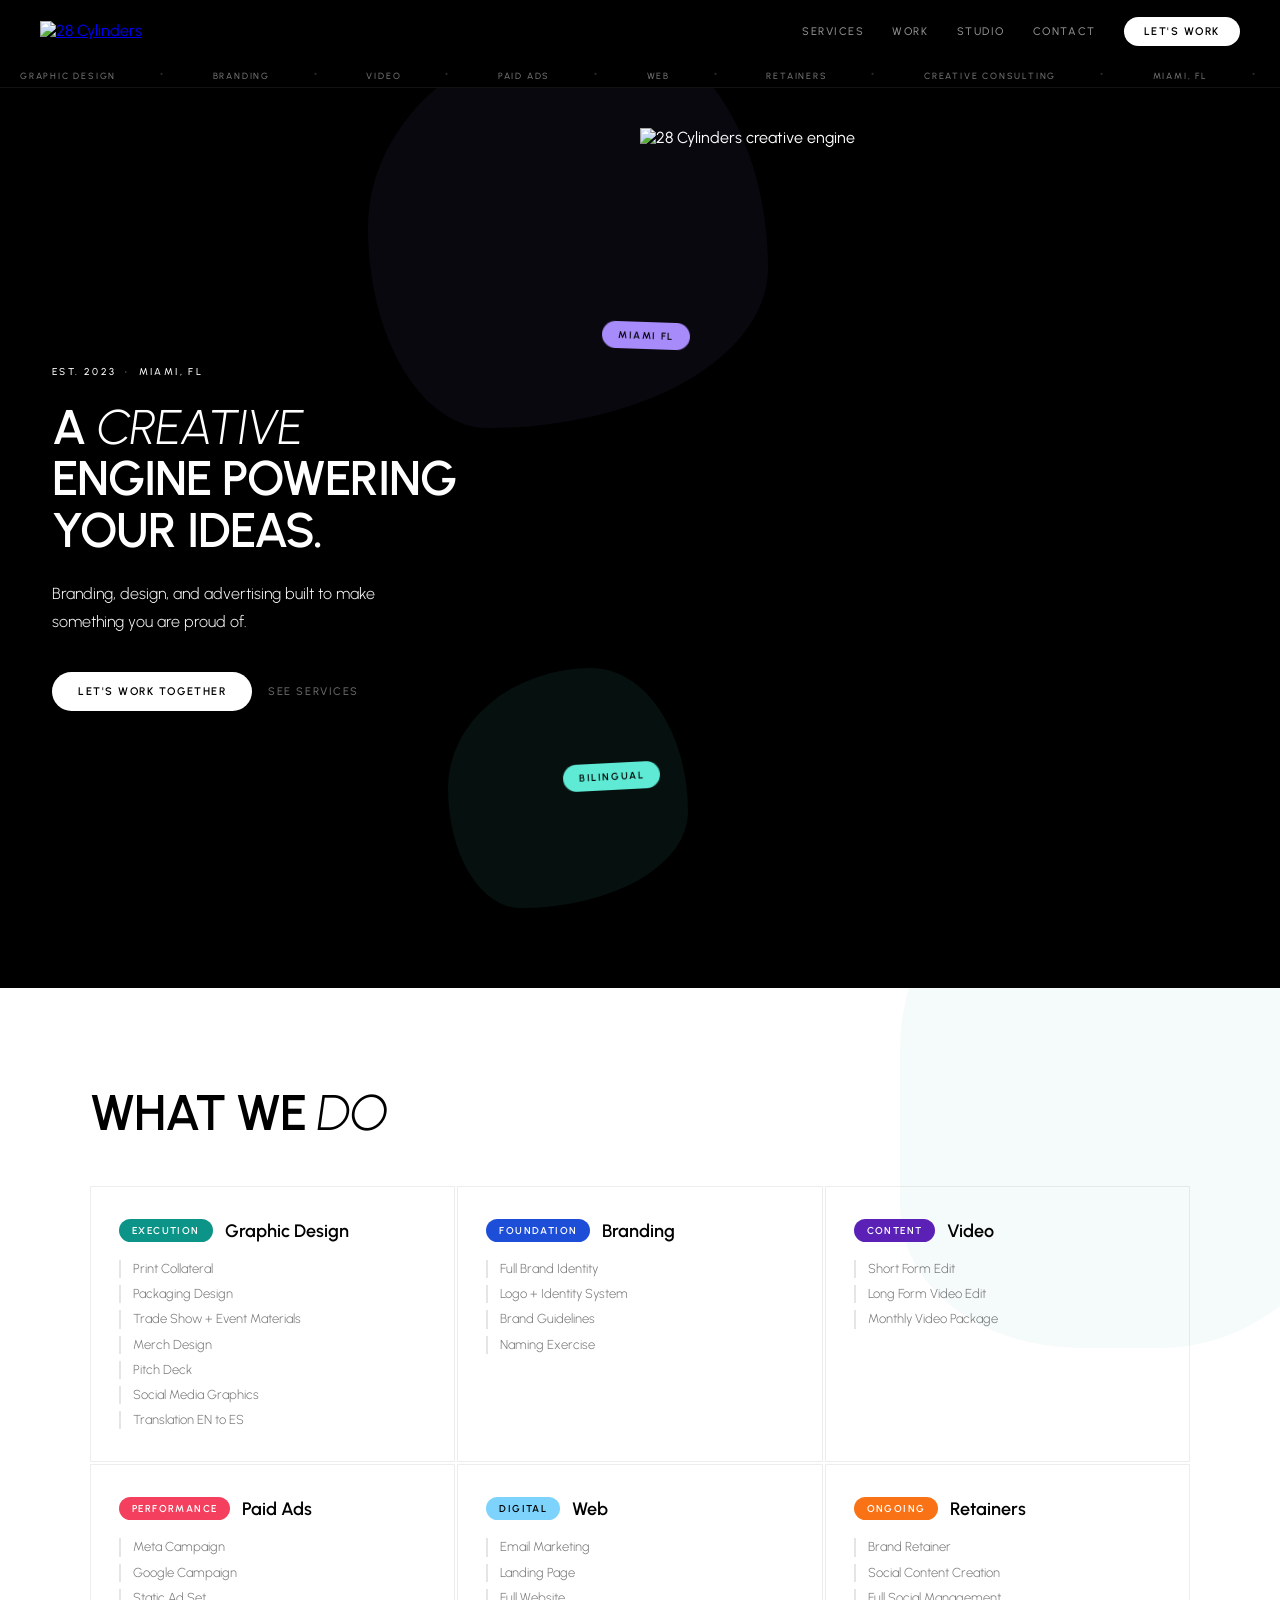
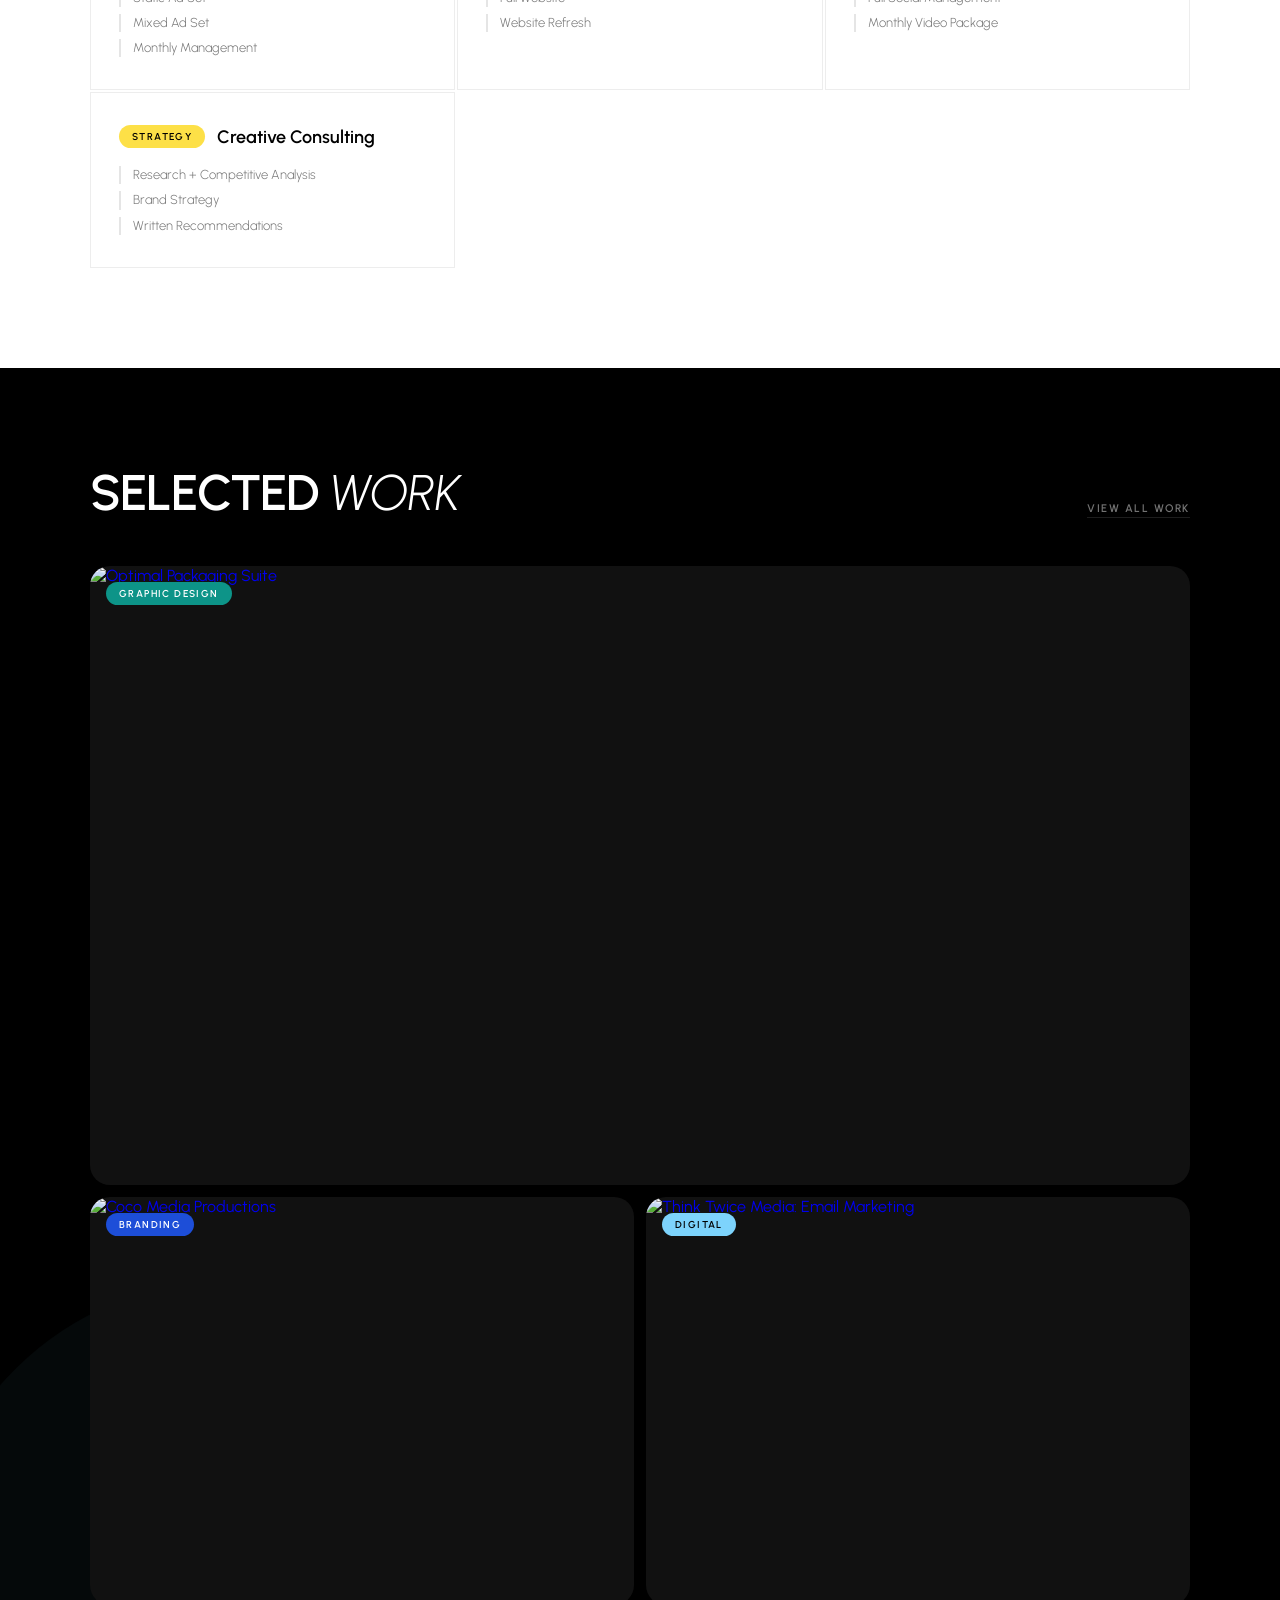
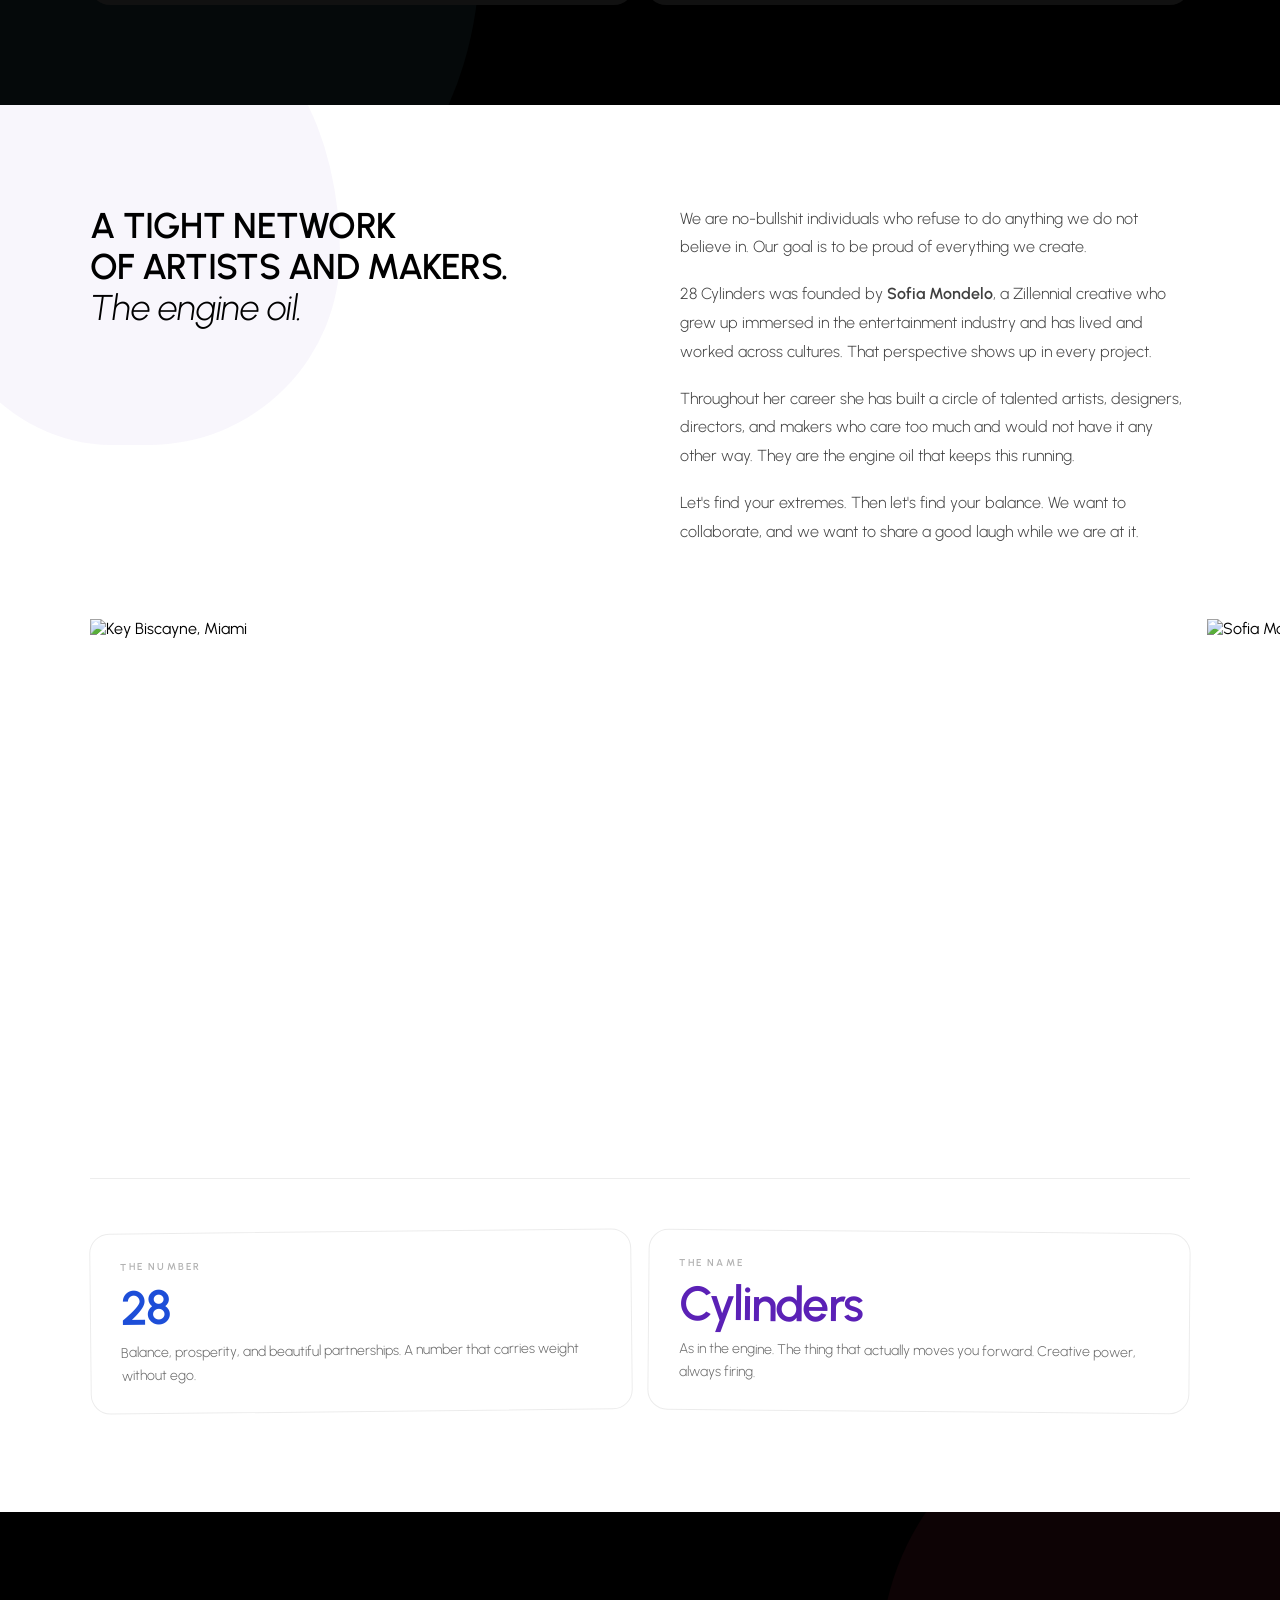
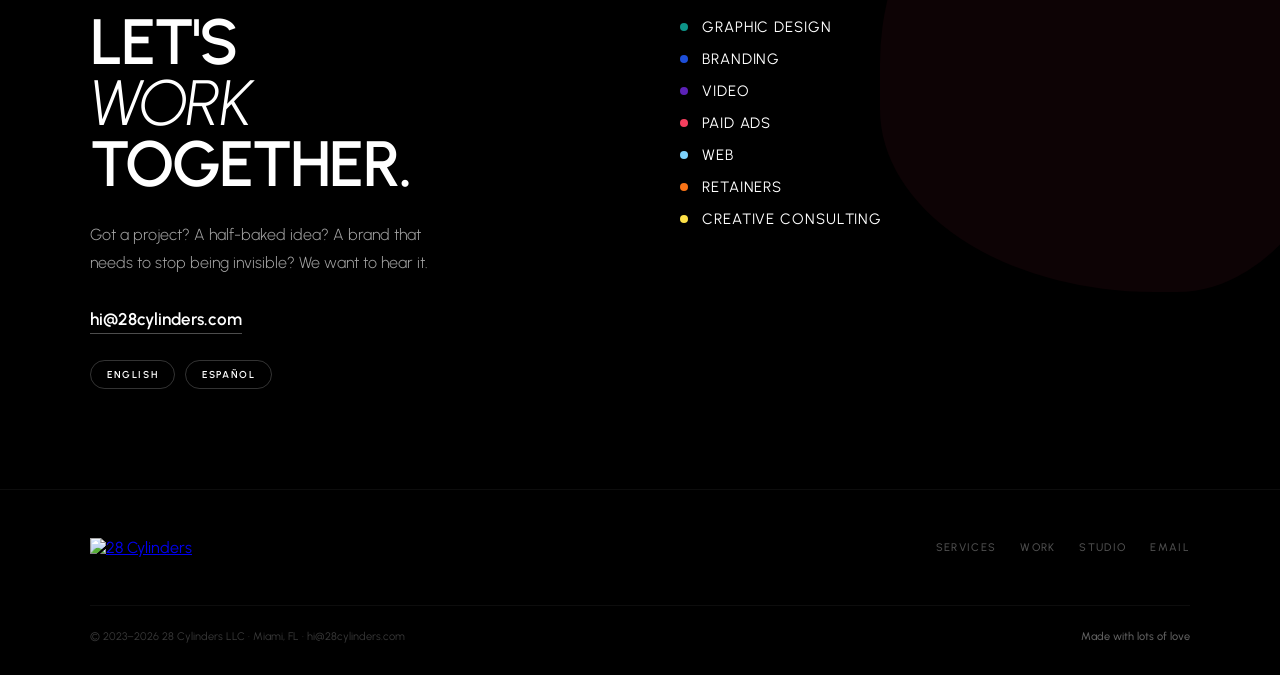
==== index.html @ 112ba6d0 "Add files via upload" ====
<!DOCTYPE html>
<html lang="en">
<head>
<meta charset="UTF-8">
<meta name="viewport" content="width=device-width, initial-scale=1.0, viewport-fit=cover">
<title>28 Cylinders: Creative Studio Miami</title>
<meta name="description" content="28 Cylinders is a Miami-based creative studio specializing in branding, graphic design, art direction, and paid advertising. Founded by Sofia Mondelo. Bilingual.">
<meta name="keywords" content="branding studio Miami, graphic design Miami, art direction, visual identity, paid ads, creative agency Miami, Sofia Mondelo">
<meta name="robots" content="index, follow">
<meta property="og:title" content="28 Cylinders: Creative Studio Miami">
<meta property="og:description" content="A creative engine powering your ideas.">
<meta property="og:type" content="website">
<meta property="og:url" content="https://28cylinders.com">
<meta property="og:image" content="https://28cylinders.com/images/brand/logo-02.png">
<link rel="canonical" href="https://28cylinders.com">
<link rel="icon" type="image/png" href="favicon.png">
<link rel="preconnect" href="https://fonts.googleapis.com">
<link rel="preconnect" href="https://fonts.gstatic.com" crossorigin>
<link href="https://fonts.googleapis.com/css2?family=Urbanist:ital,wght@0,100..900;1,100..900&display=swap" rel="stylesheet">
<link rel="stylesheet" href="style.css">
<style>
/* ── HERO ── */
.hero{
  min-height:100vh;background:var(--black);
  display:grid;grid-template-columns:1fr 1fr;
  position:relative;overflow:hidden;
}
.hero-blob-1{width:400px;height:400px;background:var(--lavender);opacity:.06;top:-60px;right:40%;animation:blobFloat 9s ease-in-out infinite alternate}
.hero-blob-2{width:240px;height:240px;background:var(--mint);opacity:.07;bottom:80px;left:35%;animation:blobFloat 12s ease-in-out 1s infinite alternate-reverse}
.hero-left{
  display:flex;flex-direction:column;justify-content:center;
  padding:80px 52px;position:relative;z-index:2;
}
.hero-eyebrow{font-size:10px;font-weight:500;letter-spacing:.24em;text-transform:uppercase;opacity:.35;margin-bottom:24px;animation:fadeUp .6s ease .1s both}
.hero-headline{font-size:clamp(32px,3.8vw,56px);font-weight:600;line-height:1.05;letter-spacing:-.02em;text-transform:uppercase;margin-bottom:24px;animation:fadeUp .7s ease .2s both}
.hero-headline em{font-style:italic;font-weight:300}
.hero-body{font-size:16px;font-weight:300;line-height:1.75;opacity:.75;max-width:380px;margin-bottom:36px;animation:fadeUp .7s ease .35s both}
.hero-ctas{display:flex;gap:16px;align-items:center;flex-wrap:wrap;animation:fadeUp .7s ease .5s both}
.hero-sticker{position:absolute;z-index:3;border-radius:999px;font-size:10px;font-weight:600;letter-spacing:.16em;text-transform:uppercase;padding:7px 16px;color:var(--black);pointer-events:none}
.hero-right{position:relative;overflow:hidden;z-index:2;padding:40px 20px 40px 0}
.hero-engine{width:100%;height:100%;min-height:calc(100vh - var(--nav-h) - 28px);object-fit:contain;display:block}
.hero-engine:hover{animation:heroWiggle .8s ease-in-out infinite}
@keyframes heroWiggle{
  0%{transform:translateX(0) rotate(0deg)}
  20%{transform:translateX(-14px) rotate(-5deg)}
  45%{transform:translateX(10px) rotate(3deg)}
  65%{transform:translateX(-8px) rotate(-3deg)}
  85%{transform:translateX(6px) rotate(2deg)}
  100%{transform:translateX(0) rotate(0deg)}
}

/* ── SERVICES ── */
.services{background:var(--white);color:var(--black);padding:100px 48px;position:relative;overflow:hidden}
.services-blob{position:absolute;width:480px;height:480px;border-radius:40% 60% 55% 45%/45% 55% 65% 35%;background:var(--teal);opacity:.04;top:-120px;right:-100px;pointer-events:none}
.services-inner{max-width:1100px;margin:0 auto;position:relative}
.services-header{margin-bottom:48px}
.services-heading{font-size:clamp(30px,4vw,50px);font-weight:600;letter-spacing:-.02em;text-transform:uppercase;line-height:1;color:var(--black)}
.services-heading em{font-style:italic;font-weight:300}
.svc-tag{display:inline-block;border-radius:999px;font-size:10px;font-weight:600;letter-spacing:.14em;text-transform:uppercase;padding:5px 13px;color:var(--white)}
.services-grid{display:grid;grid-template-columns:repeat(3,1fr);gap:2px}
.svc-card{padding:32px 28px;border:1px solid rgba(0,0,0,.07);transition:background .2s}
.svc-card:hover{background:rgba(0,0,0,.03)}
.svc-card-head{display:flex;align-items:center;gap:12px;margin-bottom:18px;flex-wrap:wrap}
.svc-card-name{font-size:18px;font-weight:600;color:var(--black)}
.svc-card-items{list-style:none;display:flex;flex-direction:column;gap:7px}
.svc-card-items li{font-size:13px;font-weight:300;color:rgba(0,0,0,.55);padding-left:12px;border-left:2px solid rgba(0,0,0,.1);line-height:1.4}

/* ── PROJECTS ── */
.projects{background:var(--black);color:var(--white);padding:100px 48px;position:relative;overflow:hidden}
.projects-blob{position:absolute;width:560px;height:560px;border-radius:55% 45% 40% 60%/60% 40% 55% 45%;background:var(--sky);opacity:.04;bottom:-140px;left:-80px;pointer-events:none}
.projects-inner{max-width:1100px;margin:0 auto;position:relative}
.projects-header{display:flex;justify-content:space-between;align-items:flex-end;margin-bottom:48px;flex-wrap:wrap;gap:16px}
.projects-title{font-size:clamp(30px,4vw,50px);font-weight:600;letter-spacing:-.02em;text-transform:uppercase;line-height:1}
.projects-title em{font-style:italic;font-weight:300}
.view-all-link{font-size:11px;font-weight:600;letter-spacing:.14em;text-transform:uppercase;color:var(--white);text-decoration:none;opacity:.45;border-bottom:1px solid rgba(255,255,255,.25);padding-bottom:2px;transition:opacity .2s}
.view-all-link:hover{opacity:1}
.projects-grid{display:grid;grid-template-columns:repeat(2,1fr);gap:12px}
.project-card{position:relative;overflow:hidden;cursor:pointer;background:#111;border:none;outline:none;border-radius:20px;padding:0;text-align:left;display:block;width:100%;aspect-ratio:16/9}
.project-card:nth-child(1){grid-column:span 2}
.project-card:not(:first-child){aspect-ratio:4/3}
.project-img-ph{position:absolute;inset:0;width:100%;height:100%}
.project-img{position:absolute;inset:0;width:100%;height:100%;object-fit:cover;display:block;transition:transform .5s ease}
.project-card:hover .project-img{transform:scale(1.04)}
a[href="work.html#coco"] .project-img{object-position:top center}
.project-overlay{position:absolute;inset:0;background:linear-gradient(to top,rgba(0,0,0,.82) 0%,transparent 55%);display:flex;flex-direction:column;justify-content:flex-end;padding:24px 28px;opacity:0;transition:opacity .3s}
.project-card:hover .project-overlay{opacity:1}
.project-meta{font-size:10px;font-weight:600;letter-spacing:.18em;text-transform:uppercase;color:var(--white);opacity:.6;margin-bottom:5px}
.project-name{font-size:18px;font-weight:600;letter-spacing:-.01em;text-transform:uppercase;color:var(--white)}
.project-badge{position:absolute;top:16px;left:16px;z-index:2;border-radius:999px;font-size:10px;font-weight:600;letter-spacing:.14em;text-transform:uppercase;padding:5px 13px;color:var(--black)}

/* ── ABOUT ── */
.about{background:var(--white);color:var(--black);padding:100px 48px;position:relative;overflow:hidden}
.about-blob{position:absolute;width:420px;height:420px;border-radius:65% 35% 50% 50%/40% 60% 50% 60%;background:var(--purple);opacity:.04;top:-80px;left:-80px;pointer-events:none}
.about-inner{max-width:1100px;margin:0 auto;position:relative}
.about-top{display:grid;grid-template-columns:1fr 1fr;gap:80px;align-items:start;margin-bottom:72px}
.about-statement{font-size:clamp(24px,2.8vw,38px);font-weight:600;line-height:1.15;letter-spacing:-.02em;text-transform:uppercase;color:var(--black)}
.about-statement em{font-style:italic;font-weight:300;text-transform:none}
.about-copy p{font-size:16px;font-weight:300;line-height:1.8;color:var(--black);opacity:.75;margin-bottom:18px}
.about-copy p:last-child{margin-bottom:0}
.about-copy strong{font-weight:600;color:var(--black);opacity:1}
.about-img-row{display:grid;grid-template-columns:2fr 1fr;gap:3px;margin-bottom:72px}
.about-img-ph{background:#efefef;border:1.5px dashed rgba(0,0,0,.1);display:flex;flex-direction:column;align-items:center;justify-content:center;gap:10px;color:rgba(0,0,0,.22);font-size:10px;font-weight:500;letter-spacing:.14em;text-transform:uppercase}
.about-img-ph svg{opacity:.2}
.about-img-wide{aspect-ratio:16/7}
.about-img-tall{aspect-ratio:3/4}
.about-img-photo{width:100%;height:100%;object-fit:cover;display:block}
.about-bubbles{display:grid;grid-template-columns:1fr 1fr;gap:16px;padding-top:52px;border-top:1px solid rgba(0,0,0,.07)}
.bubble{border:1.5px solid rgba(0,0,0,.08);border-radius:20px;padding:26px 30px;position:relative;overflow:hidden}
.bubble:first-child{transform:rotate(-.6deg)}
.bubble:last-child{transform:rotate(.5deg)}
.bubble-label{font-size:10px;font-weight:600;letter-spacing:.22em;text-transform:uppercase;color:var(--black);opacity:.3;margin-bottom:10px}
.bubble-num{font-size:48px;font-weight:600;letter-spacing:-.04em;line-height:1;margin-bottom:10px}
.bubble p{font-size:14px;font-weight:300;line-height:1.65;color:var(--black);opacity:.6}

/* ── CONTACT ── */
.contact{background:var(--black);color:var(--white);padding:100px 48px;position:relative;overflow:hidden}
.contact-blob{position:absolute;width:480px;height:480px;border-radius:50% 50% 40% 60%/55% 45% 60% 40%;background:var(--pink);opacity:.05;top:-100px;right:-80px;pointer-events:none}
.contact-inner{max-width:1100px;margin:0 auto;position:relative;display:grid;grid-template-columns:1fr 1fr;gap:80px;align-items:start}
.contact-left h2{font-size:clamp(38px,5vw,66px);font-weight:600;line-height:.95;letter-spacing:-.03em;text-transform:uppercase;margin-bottom:26px;color:var(--white)}
.contact-left h2 em{font-style:italic;font-weight:300}
.contact-left p{font-size:16px;font-weight:300;line-height:1.75;color:var(--white);opacity:.65;margin-bottom:32px;max-width:360px}
.contact-email-link{display:inline-block;font-size:17px;font-weight:600;color:var(--white);text-decoration:none;border-bottom:1.5px solid rgba(255,255,255,.3);padding-bottom:4px;transition:color .2s,border-color .2s}
.contact-email-link:hover{color:var(--mint);border-color:var(--mint)}
.contact-lang{display:flex;gap:10px;margin-top:26px}
.lang-pill{border-radius:999px;font-size:10px;font-weight:600;letter-spacing:.16em;text-transform:uppercase;padding:7px 16px;border:1px solid rgba(255,255,255,.2);color:var(--white)}
.contact-services{padding-top:6px;display:flex;flex-direction:column;gap:14px}
.contact-svc-line{display:flex;align-items:center;gap:14px;font-size:15px;font-weight:400;text-transform:uppercase;letter-spacing:.06em;color:var(--white)}
.csl-dot{width:8px;height:8px;border-radius:50%;flex-shrink:0}

/* ── RESPONSIVE ── */
@media(max-width:860px){
  .hero{grid-template-columns:1fr;padding-top:calc(var(--nav-h) + 28px)}
  .hero-right{order:-1;height:52vw;min-height:200px;padding:16px 16px 0}
  .hero-engine{min-height:unset;height:100%}
  .hero-img-ph{min-height:200px;height:100%;aspect-ratio:unset}
  .hero-left{padding:40px 24px 60px}
  .hero-sticker{display:none}

  .services,.projects,.about,.contact{padding:64px 24px}
  .services-grid{grid-template-columns:repeat(2,1fr)}

  .projects-grid{grid-template-columns:1fr}
  .project-card:nth-child(1){grid-column:span 1}
  .project-img{aspect-ratio:16/9!important}

  .about-top{grid-template-columns:1fr;gap:32px}
  .about-img-row{grid-template-columns:1fr}
  .about-img-tall{display:none}
  .about-bubbles{grid-template-columns:1fr}
  .bubble:first-child,.bubble:last-child{transform:none}

  .contact-inner{grid-template-columns:1fr;gap:44px}
}
@media(max-width:480px){
  .hero-headline{font-size:clamp(28px,8vw,42px)}
  .projects-header{flex-direction:column;align-items:flex-start;gap:12px}
  .services-grid{grid-template-columns:1fr}
}
</style>
</head>
<body class="page-offset">
<div id="cursor-dot" aria-hidden="true"></div>

<!-- NAV -->
<nav id="nav" role="navigation" aria-label="Main navigation">
  <a class="nav-logo" href="#" aria-label="28 Cylinders Home">
    <img src="images/brand/logo.png" alt="28 Cylinders" height="18">
  </a>
  <ul class="nav-links" role="list">
    <li><a href="#services">Services</a></li>
    <li><a href="work.html">Work</a></li>
    <li><a href="#about">Studio</a></li>
    <li><a href="#contact">Contact</a></li>
    <li><a href="mailto:hi@28cylinders.com" class="nav-cta">Let's Work</a></li>
  </ul>
  <button class="nav-hamburger" id="hamburger" aria-label="Open menu" aria-expanded="false">
    <span></span><span></span><span></span>
  </button>
</nav>

<!-- MOBILE DRAWER -->
<div class="nav-drawer" id="drawer" role="dialog" aria-label="Mobile menu">
  <a href="#services" class="drawer-link">Services</a>
  <a href="work.html" class="drawer-link">Work</a>
  <a href="#about" class="drawer-link">Studio</a>
  <a href="#contact" class="drawer-link">Contact</a>
  <a href="mailto:hi@28cylinders.com" class="drawer-cta">Let's Work</a>
</div>

<!-- TICKER -->
<div class="ticker-wrap" aria-hidden="true">
  <div class="ticker-track">
    <span>Graphic Design</span><span style="opacity:.2">&nbsp;*&nbsp;</span>
    <span>Branding</span><span style="opacity:.2">&nbsp;*&nbsp;</span>
    <span>Video</span><span style="opacity:.2">&nbsp;*&nbsp;</span>
    <span>Paid Ads</span><span style="opacity:.2">&nbsp;*&nbsp;</span>
    <span>Web</span><span style="opacity:.2">&nbsp;*&nbsp;</span>
    <span>Retainers</span><span style="opacity:.2">&nbsp;*&nbsp;</span>
    <span>Creative Consulting</span><span style="opacity:.2">&nbsp;*&nbsp;</span>
    <span>Miami, FL</span><span style="opacity:.2">&nbsp;*&nbsp;</span>
    <span>En / Es</span><span style="opacity:.2">&nbsp;*&nbsp;</span>
    <span>Graphic Design</span><span style="opacity:.2">&nbsp;*&nbsp;</span>
    <span>Branding</span><span style="opacity:.2">&nbsp;*&nbsp;</span>
    <span>Video</span><span style="opacity:.2">&nbsp;*&nbsp;</span>
    <span>Paid Ads</span><span style="opacity:.2">&nbsp;*&nbsp;</span>
    <span>Web</span><span style="opacity:.2">&nbsp;*&nbsp;</span>
    <span>Retainers</span><span style="opacity:.2">&nbsp;*&nbsp;</span>
    <span>Creative Consulting</span><span style="opacity:.2">&nbsp;*&nbsp;</span>
    <span>Miami, FL</span><span style="opacity:.2">&nbsp;*&nbsp;</span>
    <span>En / Es</span><span style="opacity:.2">&nbsp;*&nbsp;</span>
  </div>
</div>

<!-- HERO -->
<section class="hero" id="home" aria-label="Hero">
  <div class="blob hero-blob-1" aria-hidden="true"></div>
  <div class="blob hero-blob-2" aria-hidden="true"></div>
  <div class="hero-left">
    <p class="hero-eyebrow">Est. 2023 &nbsp;·&nbsp; Miami, FL</p>
    <h1 class="hero-headline">A <em>creative</em><br>engine powering<br>your ideas.</h1>
    <p class="hero-body">Branding, design, and advertising built to make something you are proud of.</p>
    <div class="hero-ctas">
      <a href="mailto:hi@28cylinders.com" class="btn-primary">Let's work together</a>
      <a href="#services" class="btn-ghost">See services</a>
    </div>
  </div>
  <div class="hero-sticker" style="background:var(--mint);bottom:22%;left:44%;transform:rotate(-3deg)" aria-hidden="true">Bilingual</div>
  <div class="hero-sticker" style="background:var(--lavender);top:26%;left:47%;transform:rotate(2deg)" aria-hidden="true">Miami FL</div>
  <div class="hero-right">
    <img src="images/brand/engine.png" alt="28 Cylinders creative engine" class="hero-engine" loading="eager">
  </div>
</section>

<!-- SERVICES -->
<section class="services" id="services" aria-labelledby="svc-heading">
  <div class="services-blob" aria-hidden="true"></div>
  <div class="services-inner">
    <div class="services-header">
      <h2 class="services-heading" id="svc-heading">What We <em>Do</em></h2>
    </div>
    <div class="services-grid">
      <div class="svc-card reveal">
        <div class="svc-card-head"><span class="svc-tag" style="background:var(--teal)">Execution</span><div class="svc-card-name">Graphic Design</div></div>
        <ul class="svc-card-items"><li>Print Collateral</li><li>Packaging Design</li><li>Trade Show + Event Materials</li><li>Merch Design</li><li>Pitch Deck</li><li>Social Media Graphics</li><li>Translation EN to ES</li></ul>
      </div>
      <div class="svc-card reveal">
        <div class="svc-card-head"><span class="svc-tag" style="background:var(--cobalt)">Foundation</span><div class="svc-card-name">Branding</div></div>
        <ul class="svc-card-items"><li>Full Brand Identity</li><li>Logo + Identity System</li><li>Brand Guidelines</li><li>Naming Exercise</li></ul>
      </div>
      <div class="svc-card reveal">
        <div class="svc-card-head"><span class="svc-tag" style="background:var(--purple)">Content</span><div class="svc-card-name">Video</div></div>
        <ul class="svc-card-items"><li>Short Form Edit</li><li>Long Form Video Edit</li><li>Monthly Video Package</li></ul>
      </div>
      <div class="svc-card reveal">
        <div class="svc-card-head"><span class="svc-tag" style="background:var(--pink)">Performance</span><div class="svc-card-name">Paid Ads</div></div>
        <ul class="svc-card-items"><li>Meta Campaign</li><li>Google Campaign</li><li>Static Ad Set</li><li>Mixed Ad Set</li><li>Monthly Management</li></ul>
      </div>
      <div class="svc-card reveal">
        <div class="svc-card-head"><span class="svc-tag" style="background:var(--sky);color:#000">Digital</span><div class="svc-card-name">Web</div></div>
        <ul class="svc-card-items"><li>Email Marketing</li><li>Landing Page</li><li>Full Website</li><li>Website Refresh</li></ul>
      </div>
      <div class="svc-card reveal">
        <div class="svc-card-head"><span class="svc-tag" style="background:var(--orange)">Ongoing</span><div class="svc-card-name">Retainers</div></div>
        <ul class="svc-card-items"><li>Brand Retainer</li><li>Social Content Creation</li><li>Full Social Management</li><li>Monthly Video Package</li></ul>
      </div>
      <div class="svc-card reveal">
        <div class="svc-card-head"><span class="svc-tag" style="background:var(--yellow);color:#000">Strategy</span><div class="svc-card-name">Creative Consulting</div></div>
        <ul class="svc-card-items"><li>Research + Competitive Analysis</li><li>Brand Strategy</li><li>Written Recommendations</li></ul>
      </div>
    </div>
  </div>
</section>

<!-- PROJECTS -->
<section class="projects" id="work" aria-labelledby="work-heading">
  <div class="projects-blob" aria-hidden="true"></div>
  <div class="projects-inner">
    <div class="projects-header">
      <h2 class="projects-title" id="work-heading">Selected <em>Work</em></h2>
      <a href="work.html" class="view-all-link">View all work</a>
    </div>
    <div class="projects-grid">

      <a href="work.html#optimal-packaging" class="project-card reveal" aria-label="View Optimal Packaging Suite case study">
        <span class="project-badge" style="background:var(--teal);color:#fff">Graphic Design</span>
        <img src="images/optimal-packaging/thumb.png" alt="Optimal Packaging Suite" class="project-img" loading="eager">
        <div class="project-overlay"><p class="project-meta">Print Design</p><p class="project-name">Optimal Packaging Suite</p></div>
      </a>

      <a href="work.html#coco" class="project-card reveal" aria-label="View Coco Media Productions case study">
        <span class="project-badge" style="background:var(--cobalt);color:#fff">Branding</span>
        <img src="images/coco/thumb.png" alt="Coco Media Productions" class="project-img" loading="lazy">
        <div class="project-overlay"><p class="project-meta">Brand Identity</p><p class="project-name">Coco Media Productions</p></div>
      </a>

      <a href="work.html#think-twice" class="project-card reveal" aria-label="View Think Twice Media case study">
        <span class="project-badge" style="background:var(--sky);color:#000">Digital</span>
        <img src="images/think-twice/1.png" alt="Think Twice Media: Email Marketing" class="project-img" loading="lazy">
        <div class="project-overlay"><p class="project-meta">Email Marketing</p><p class="project-name">Think Twice Media: Email Marketing</p></div>
      </a>

    </div>
  </div>
</section>

<!-- ABOUT -->
<section class="about" id="about" aria-labelledby="about-heading">
  <div class="about-blob" aria-hidden="true"></div>
  <div class="about-inner">
    <div class="about-top reveal">
      <h2 class="about-statement" id="about-heading">A tight network<br>of artists and makers.<br><em>The engine oil.</em></h2>
      <div class="about-copy">
        <p>We are no-bullshit individuals who refuse to do anything we do not believe in. Our goal is to be proud of everything we create.</p>
        <p>28 Cylinders was founded by <strong>Sofia Mondelo</strong>, a Zillennial creative who grew up immersed in the entertainment industry and has lived and worked across cultures. That perspective shows up in every project.</p>
        <p>Throughout her career she has built a circle of talented artists, designers, directors, and makers who care too much and would not have it any other way. They are the engine oil that keeps this running.</p>
        <p>Let's find your extremes. Then let's find your balance. We want to collaborate, and we want to share a good laugh while we are at it.</p>
      </div>
    </div>
    <div class="about-img-row reveal">
      <img src="images/key-biscayne.png" alt="Key Biscayne, Miami" class="about-img-wide about-img-photo" loading="lazy">
      <img src="images/sofia-headshot.png" alt="Sofia Mondelo, founder of 28 Cylinders" class="about-img-tall about-img-photo" loading="lazy">
    </div>
    <div class="about-bubbles">
      <div class="bubble reveal-r" style="--rot:-.6deg">
        <div class="bubble-label">The number</div>
        <div class="bubble-num" style="color:var(--cobalt)">28</div>
        <p>Balance, prosperity, and beautiful partnerships. A number that carries weight without ego.</p>
      </div>
      <div class="bubble reveal-r" style="--rot:.5deg">
        <div class="bubble-label">The name</div>
        <div class="bubble-num" style="color:var(--purple)">Cylinders</div>
        <p>As in the engine. The thing that actually moves you forward. Creative power, always firing.</p>
      </div>
    </div>
  </div>
</section>

<!-- CONTACT -->
<section class="contact" id="contact" aria-labelledby="contact-heading">
  <div class="contact-blob" aria-hidden="true"></div>
  <div class="contact-inner">
    <div class="contact-left reveal">
      <h2 id="contact-heading">Let's<br><em>work</em><br>together.</h2>
      <p>Got a project? A half-baked idea? A brand that needs to stop being invisible? We want to hear it.</p>
      <a href="mailto:hi@28cylinders.com" class="contact-email-link" aria-label="Email 28 Cylinders">hi@28cylinders.com</a>
      <div class="contact-lang"><span class="lang-pill">English</span><span class="lang-pill">Español</span></div>
    </div>
    <div class="contact-services reveal">
      <div class="contact-svc-line"><div class="csl-dot" style="background:var(--teal)"></div>Graphic Design</div>
      <div class="contact-svc-line"><div class="csl-dot" style="background:var(--cobalt)"></div>Branding</div>
      <div class="contact-svc-line"><div class="csl-dot" style="background:var(--purple)"></div>Video</div>
      <div class="contact-svc-line"><div class="csl-dot" style="background:var(--pink)"></div>Paid Ads</div>
      <div class="contact-svc-line"><div class="csl-dot" style="background:var(--sky)"></div>Web</div>
      <div class="contact-svc-line"><div class="csl-dot" style="background:var(--orange)"></div>Retainers</div>
      <div class="contact-svc-line"><div class="csl-dot" style="background:var(--yellow)"></div>Creative Consulting</div>
    </div>
  </div>
</section>

<!-- FOOTER -->
<footer>
  <div class="footer-inner">
    <div class="footer-top">
      <a class="footer-logo" href="#" aria-label="28 Cylinders">
        <img src="images/brand/logo.png" alt="28 Cylinders" height="16">
      </a>
      <nav class="footer-nav" aria-label="Footer links">
        <a href="#services">Services</a>
        <a href="work.html">Work</a>
        <a href="#about">Studio</a>
        <a href="mailto:hi@28cylinders.com">Email</a>
      </nav>
    </div>
    <div class="footer-bottom">
      <p class="footer-legal">© 2023–2026 28 Cylinders LLC · Miami, FL · hi@28cylinders.com</p>
      <p class="footer-love">Made with lots of love</p>
    </div>
  </div>
</footer>

<script src="projects.js"></script>
<script>
// ── NAV ──
const nav = document.getElementById('nav');
const hamburger = document.getElementById('hamburger');
const drawer = document.getElementById('drawer');

window.addEventListener('scroll', () => {
  nav.classList.toggle('solid', window.scrollY > 10);
}, { passive: true });

hamburger.addEventListener('click', () => {
  const open = drawer.classList.toggle('open');
  hamburger.classList.toggle('open', open);
  hamburger.setAttribute('aria-expanded', open);
  document.body.style.overflow = open ? 'hidden' : '';
});

// Close drawer on link click
drawer.querySelectorAll('a').forEach(a => {
  a.addEventListener('click', () => {
    drawer.classList.remove('open');
    hamburger.classList.remove('open');
    hamburger.setAttribute('aria-expanded', false);
    document.body.style.overflow = '';
  });
});

// ── SCROLL REVEAL ──
const ro = new IntersectionObserver(entries => {
  entries.forEach(e => {
    if (e.isIntersecting) { e.target.classList.add('visible'); ro.unobserve(e.target); }
  });
}, { threshold: 0.08 });
document.querySelectorAll('.reveal, .reveal-r').forEach(el => ro.observe(el));

// ── PROJECT DATA (sourced from projects.js) ──
const projectsMap = {};
PROJECTS.forEach(p => { projectsMap[p.id] = p; });
</script>
<script>
(function(){
  const dot = document.getElementById('cursor-dot');
  document.addEventListener('mousemove', e => {
    dot.style.left = e.clientX + 'px';
    dot.style.top = e.clientY + 'px';
    dot.classList.add('active');
  });
  document.addEventListener('mouseleave', () => dot.classList.remove('active'));
})();
</script>
</body>
</html>
---- style.css ----
*,*::before,*::after{box-sizing:border-box;margin:0;padding:0}
:root{
  --black:#000;--white:#fff;
  --mint:#5EEAD4;--sky:#7DD3FC;--lavender:#A78BFA;
  --teal:#0D9488;--cobalt:#1D4ED8;--purple:#5B21B6;
  --pink:#F43F5E;--orange:#F97316;--yellow:#FDE047;
  --nav-h:60px;
}
html{scroll-behavior:smooth}
body{font-family:'Urbanist',sans-serif;background:var(--black);color:var(--white);overflow-x:hidden;-webkit-font-smoothing:antialiased}
*{hyphens:none;-webkit-hyphens:none;word-break:normal;overflow-wrap:break-word}

#cursor-dot{position:fixed;top:0;left:0;width:10px;height:10px;border-radius:50%;background:var(--orange);pointer-events:none;z-index:9999;transform:translate(-50%,-50%);box-shadow:0 0 18px 4px rgba(249,115,22,.45);opacity:0;transition:opacity .3s}
#cursor-dot.active{opacity:1}

nav{
  position:fixed;top:0;left:0;right:0;
  height:var(--nav-h);z-index:500;
  display:flex;align-items:center;justify-content:space-between;
  padding:0 40px;
  background:rgba(0,0,0,0);
  border-bottom:1px solid transparent;
  transition:background .3s,border-color .3s;
}
nav.solid{
  background:rgba(0,0,0,0.96);
  backdrop-filter:blur(16px);-webkit-backdrop-filter:blur(16px);
  border-bottom-color:rgba(255,255,255,0.07);
}
.nav-logo img{height:18px;width:auto;display:block}
.nav-links{display:flex;gap:28px;list-style:none;align-items:center}
.nav-links a{
  font-weight:500;font-size:11px;letter-spacing:.14em;text-transform:uppercase;
  color:var(--white);text-decoration:none;opacity:.55;transition:opacity .2s;
}
.nav-links a:hover{opacity:1}
.nav-links a.nav-active{opacity:1}
.nav-cta{
  font-weight:600!important;opacity:1!important;
  color:var(--black)!important;background:var(--white);
  padding:8px 20px!important;border-radius:999px;
  transition:background .2s!important;
}
.nav-cta:hover{background:var(--mint)!important}

.nav-hamburger{
  display:none;flex-direction:column;gap:5px;
  background:none;border:none;cursor:pointer;padding:4px;
}
.nav-hamburger span{
  display:block;width:22px;height:2px;
  background:var(--white);border-radius:2px;
  transition:transform .25s,opacity .25s;
}
.nav-hamburger.open span:nth-child(1){transform:translateY(7px) rotate(45deg)}
.nav-hamburger.open span:nth-child(2){opacity:0}
.nav-hamburger.open span:nth-child(3){transform:translateY(-7px) rotate(-45deg)}

.nav-drawer{
  display:none;position:fixed;
  top:var(--nav-h);left:0;right:0;bottom:0;
  background:rgba(0,0,0,0.97);
  z-index:499;
  flex-direction:column;align-items:center;justify-content:center;gap:32px;
}
.nav-drawer.open{display:flex}
.nav-drawer a{
  font-weight:600;font-size:22px;letter-spacing:.08em;text-transform:uppercase;
  color:var(--white);text-decoration:none;opacity:.7;transition:opacity .2s;
}
.nav-drawer a:hover{opacity:1}
.nav-drawer .drawer-cta{
  color:var(--black)!important;background:var(--white);
  padding:14px 36px;border-radius:999px;opacity:1!important;
  font-size:14px!important;
}
.nav-drawer .drawer-cta:hover{background:var(--mint)}

.ticker-wrap{
  position:fixed;top:var(--nav-h);left:0;right:0;
  height:28px;z-index:498;
  background:var(--black);
  border-bottom:1px solid rgba(255,255,255,0.07);
  overflow:hidden;white-space:nowrap;
  display:flex;align-items:center;
  pointer-events:none;
}
.ticker-track{display:inline-block;animation:ticker 30s linear infinite}
.ticker-track span{
  font-weight:500;font-size:9px;letter-spacing:.2em;text-transform:uppercase;
  color:var(--white);opacity:.45;padding:0 20px;
}
@keyframes ticker{0%{transform:translateX(0)}100%{transform:translateX(-50%)}}

.page-offset{padding-top:calc(var(--nav-h) + 28px)}

.blob{position:absolute;border-radius:60% 40% 70% 30%/50% 60% 40% 50%;pointer-events:none}

.btn-primary{font-weight:600;font-size:11px;letter-spacing:.14em;text-transform:uppercase;color:var(--black);background:var(--white);padding:13px 26px;border-radius:999px;text-decoration:none;display:inline-block;transition:background .2s,transform .15s;white-space:nowrap}
.btn-primary:hover{background:var(--mint);transform:translateY(-2px)}
.btn-ghost{font-weight:500;font-size:11px;letter-spacing:.14em;text-transform:uppercase;color:var(--white);text-decoration:none;opacity:.4;transition:opacity .2s;white-space:nowrap}
.btn-ghost:hover{opacity:1}

footer{background:var(--black);color:var(--white);padding:48px 48px 32px;border-top:1px solid rgba(255,255,255,.05)}
.footer-inner{max-width:1100px;margin:0 auto}
.footer-top{display:flex;justify-content:space-between;align-items:center;margin-bottom:48px;flex-wrap:wrap;gap:20px}
.footer-logo img{height:16px;width:auto}
.footer-nav{position:static;display:flex;gap:24px;flex-wrap:wrap;border-bottom:none;background:none;height:auto;padding:0}
.footer-nav a{font-size:11px;font-weight:500;letter-spacing:.12em;text-transform:uppercase;color:var(--white);text-decoration:none;opacity:.3;transition:opacity .2s}
.footer-nav a:hover{opacity:1}
.footer-bottom{display:flex;justify-content:space-between;align-items:center;padding-top:24px;border-top:1px solid rgba(255,255,255,.05);flex-wrap:wrap;gap:10px}
.footer-legal{font-size:11px;font-weight:400;color:var(--white);opacity:.22}
.footer-love{font-size:11px;font-weight:500;color:var(--white);opacity:.38}

@keyframes fadeUp{from{opacity:0;transform:translateY(22px)}to{opacity:1;transform:translateY(0)}}
@keyframes blobFloat{from{transform:translate(0,0) rotate(0deg)}to{transform:translate(14px,18px) rotate(7deg)}}
.reveal{opacity:0;transform:translateY(18px);transition:opacity .6s ease,transform .6s ease}
.reveal.visible{opacity:1;transform:translateY(0)}
.reveal-r{opacity:0;transform:translateY(18px) rotate(var(--rot,0deg));transition:opacity .7s ease,transform .7s ease}
.reveal-r.visible{opacity:1;transform:translateY(0) rotate(var(--rot,0deg))}

@media(max-width:860px){
  :root{--nav-h:54px}
  nav{padding:0 20px}
  .nav-links{display:none}
  .nav-hamburger{display:flex}
  footer{padding:36px 24px 26px}
  .footer-top{flex-direction:column;align-items:flex-start;gap:18px}
}
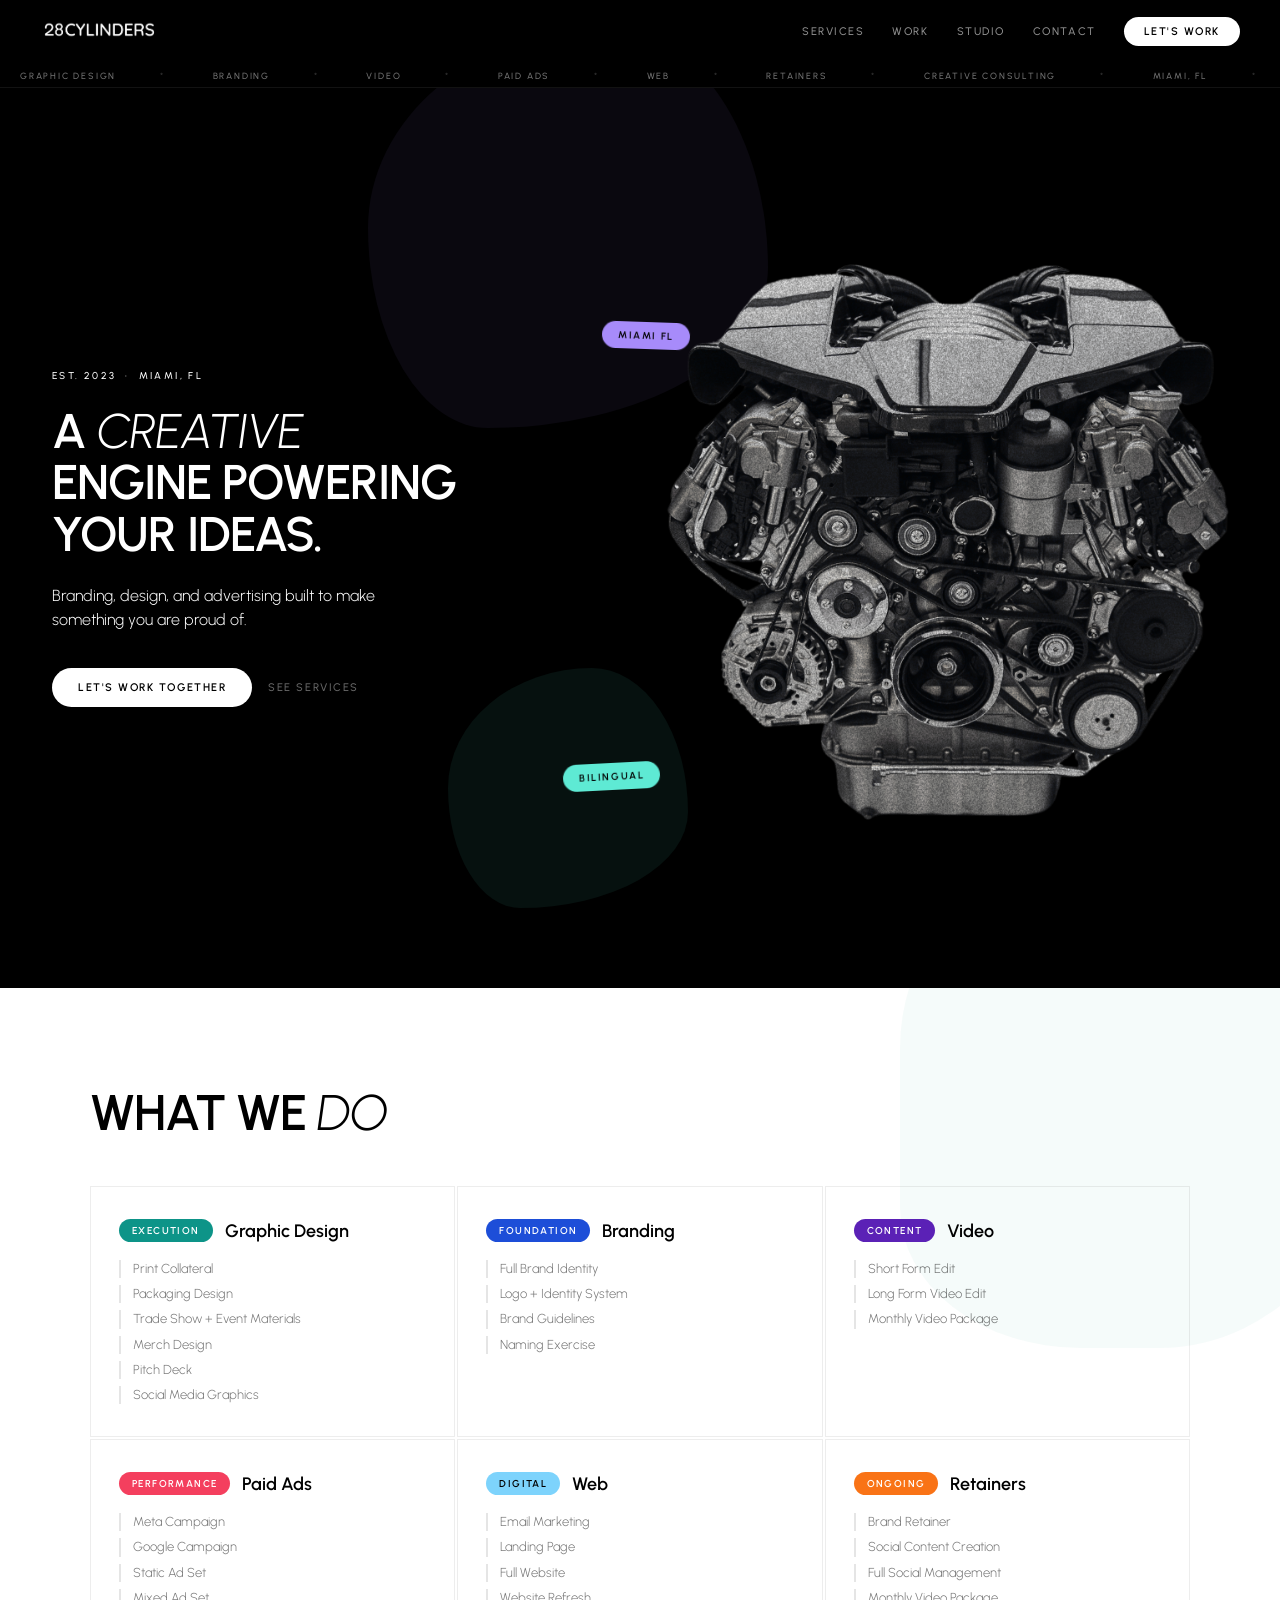
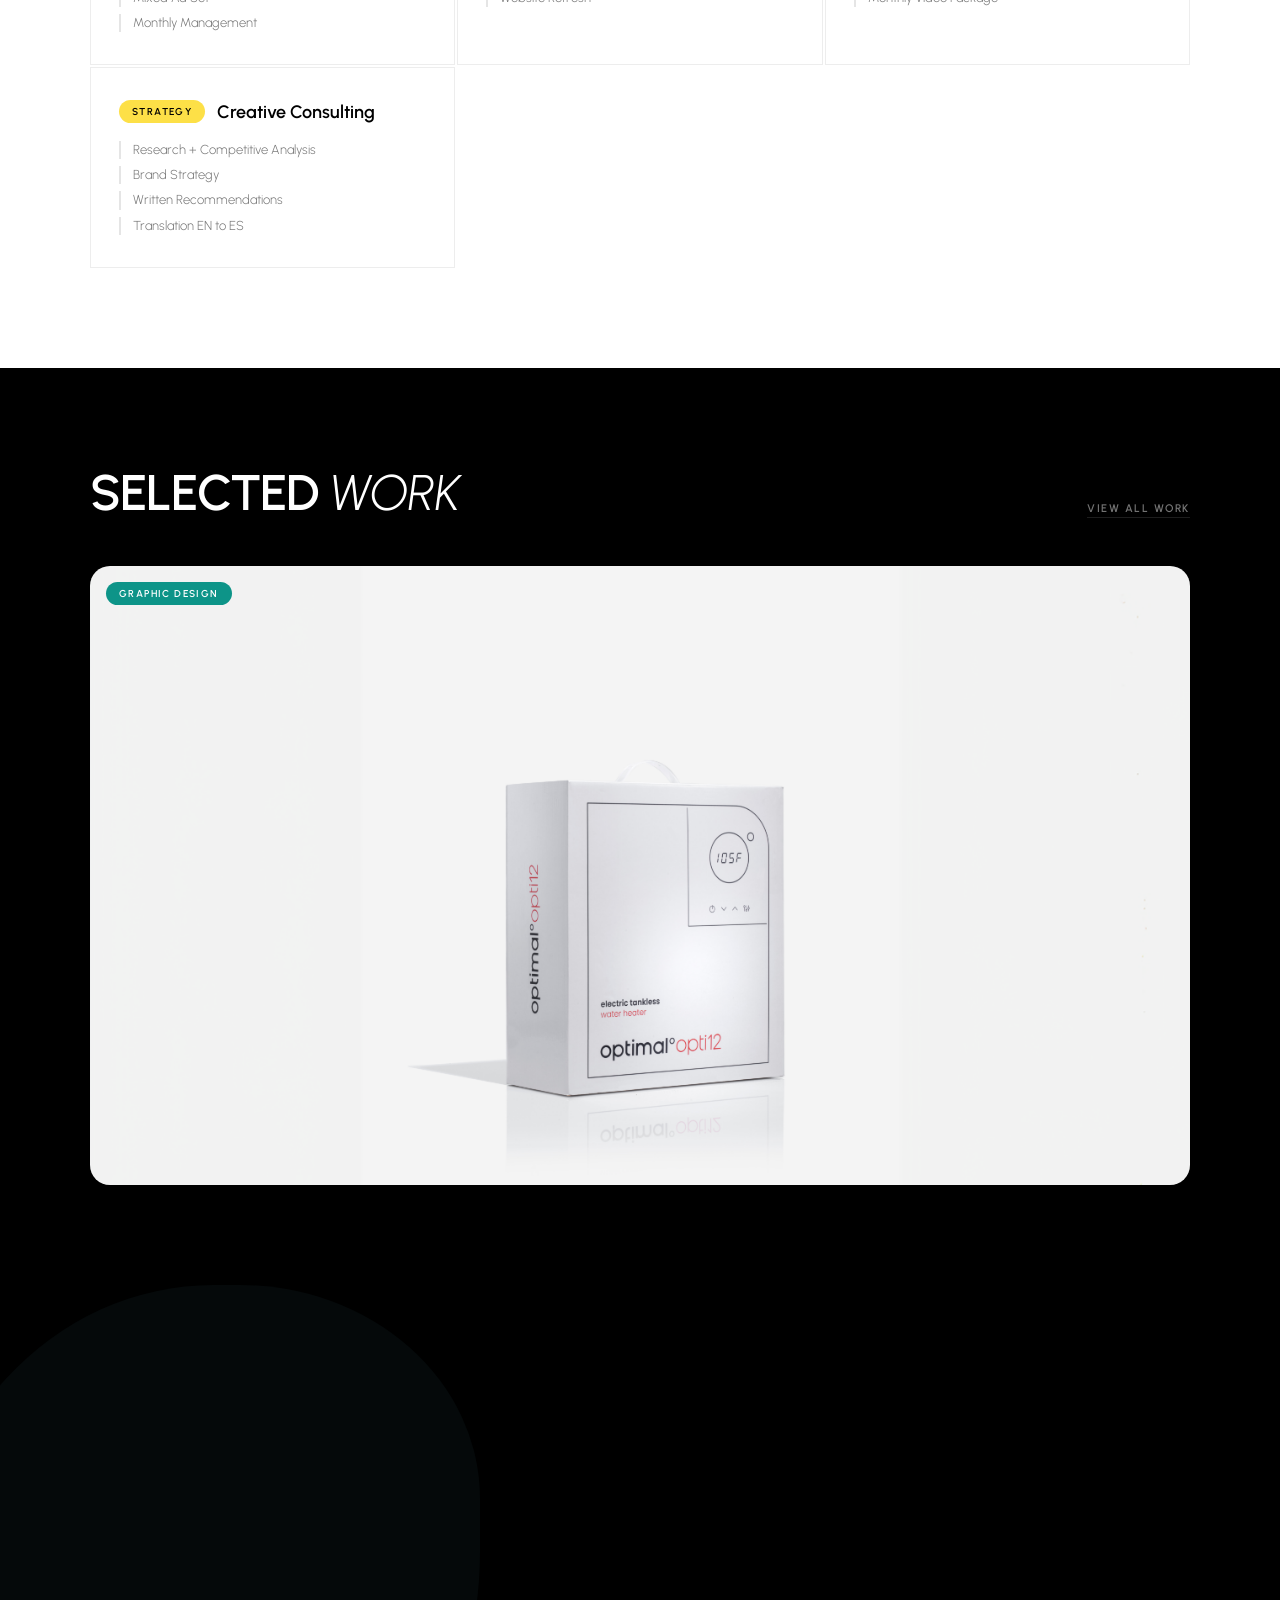
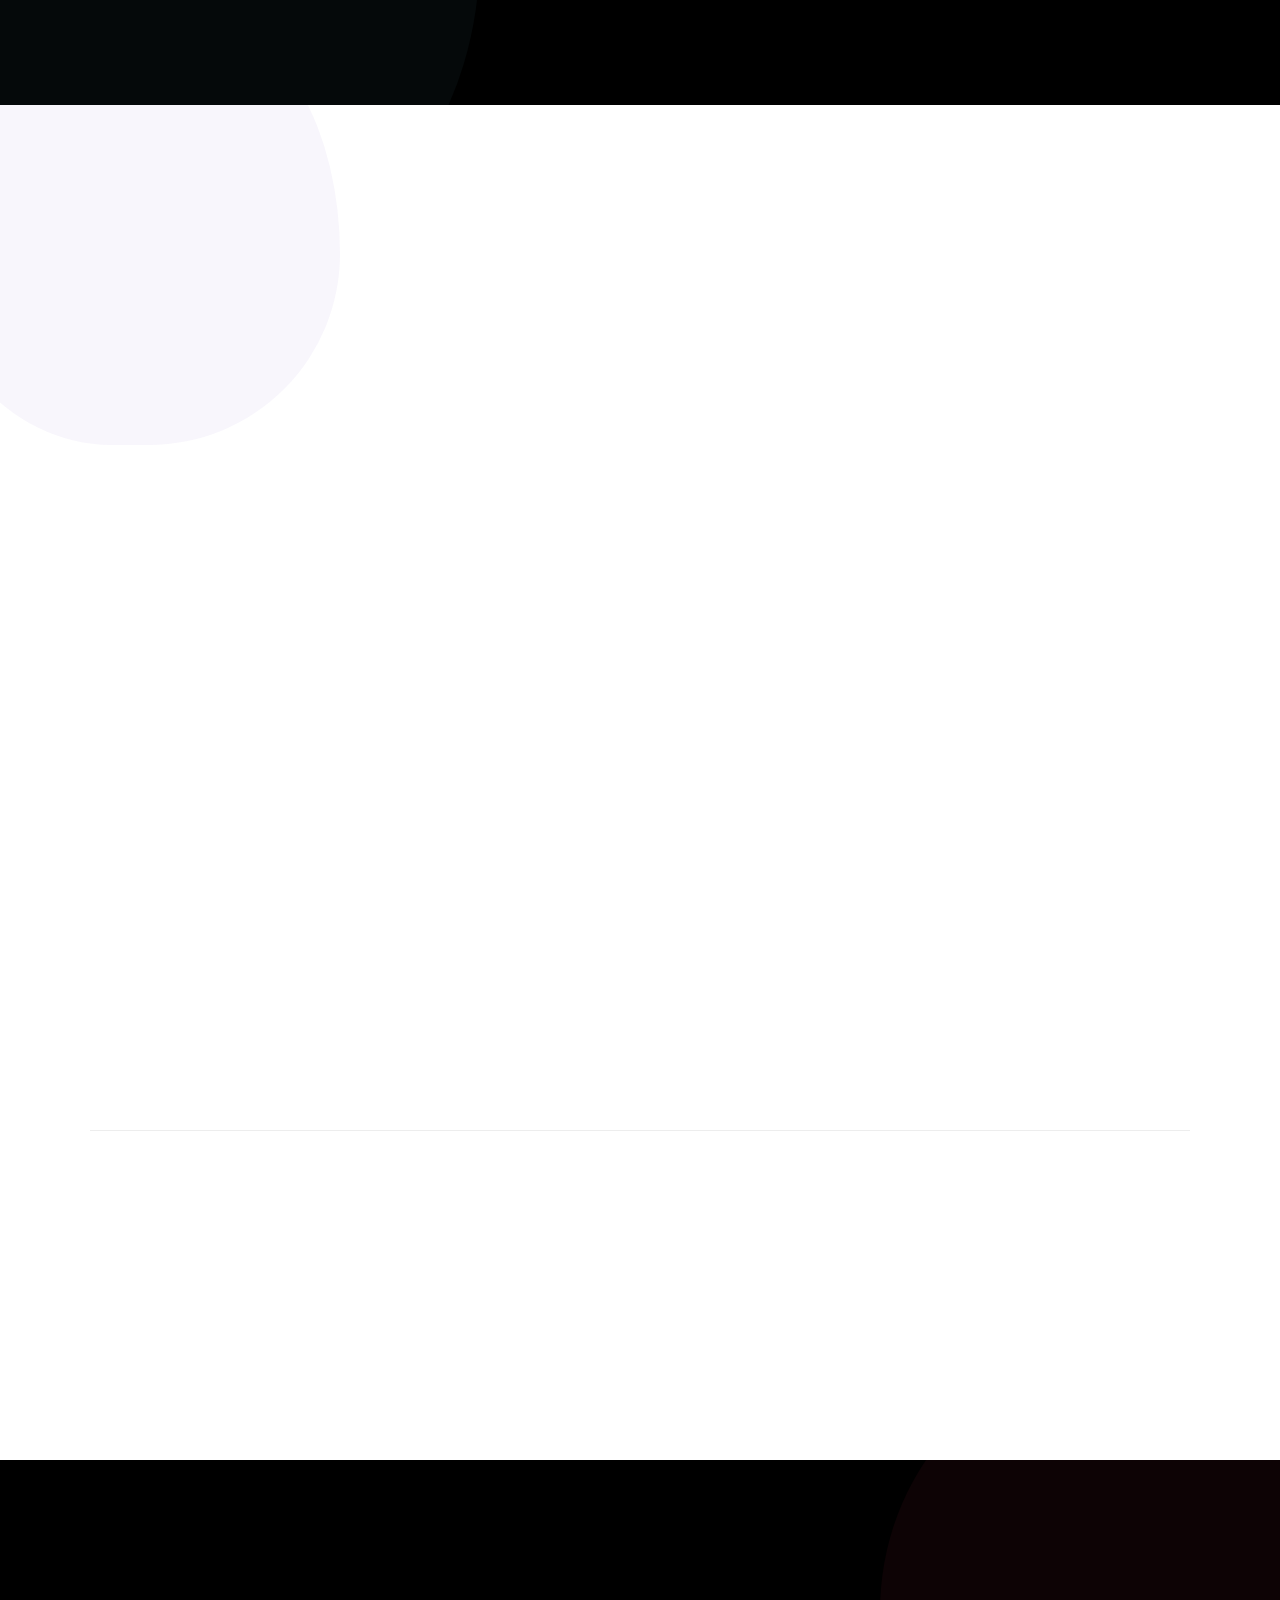
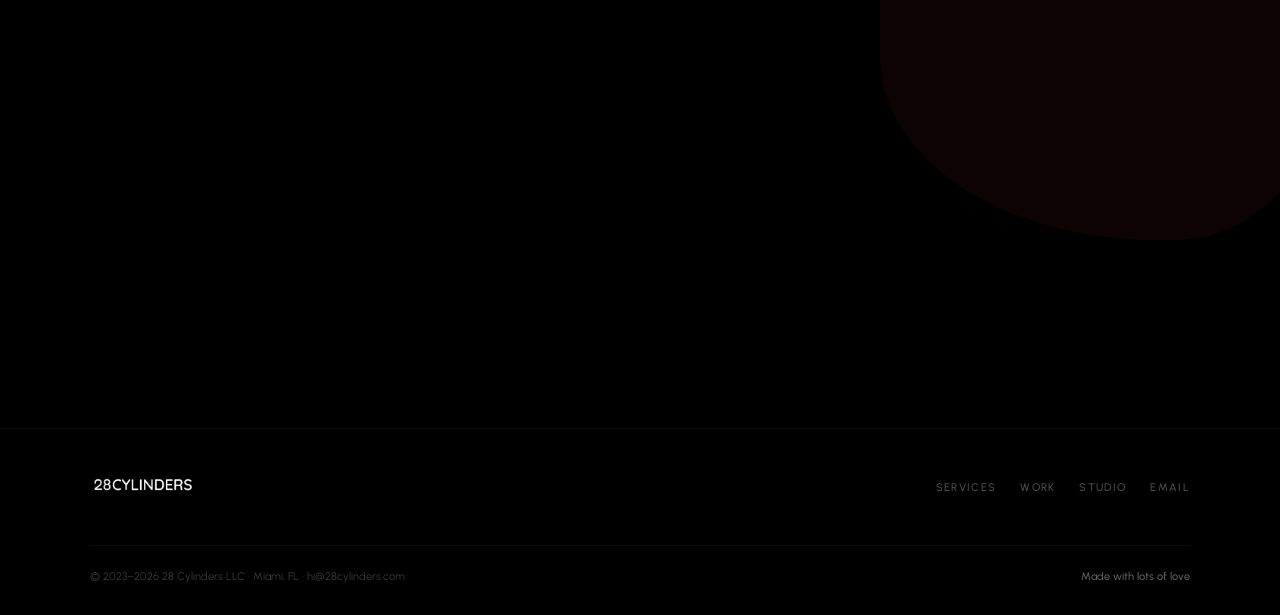
==== commit 1067e38d: "describe what you changed" ====
--- a/index.html
+++ b/index.html
@@ -18,6 +18,7 @@
 <link rel="preconnect" href="https://fonts.gstatic.com" crossorigin>
 <link href="https://fonts.googleapis.com/css2?family=Urbanist:ital,wght@0,100..900;1,100..900&display=swap" rel="stylesheet">
 <link rel="stylesheet" href="style.css">
+<link rel="preload" href="images/brand/engine.png" as="image">
 <style>
 /* ── HERO ── */
 .hero{
@@ -34,7 +35,7 @@
 .hero-eyebrow{font-size:10px;font-weight:500;letter-spacing:.24em;text-transform:uppercase;opacity:.35;margin-bottom:24px;animation:fadeUp .6s ease .1s both}
 .hero-headline{font-size:clamp(32px,3.8vw,56px);font-weight:600;line-height:1.05;letter-spacing:-.02em;text-transform:uppercase;margin-bottom:24px;animation:fadeUp .7s ease .2s both}
 .hero-headline em{font-style:italic;font-weight:300}
-.hero-body{font-size:16px;font-weight:300;line-height:1.75;opacity:.75;max-width:380px;margin-bottom:36px;animation:fadeUp .7s ease .35s both}
+.hero-body{font-size:16px;font-weight:300;line-height:1.5;opacity:.75;max-width:380px;margin-bottom:36px;animation:fadeUp .7s ease .35s both}
 .hero-ctas{display:flex;gap:16px;align-items:center;flex-wrap:wrap;animation:fadeUp .7s ease .5s both}
 .hero-sticker{position:absolute;z-index:3;border-radius:999px;font-size:10px;font-weight:600;letter-spacing:.16em;text-transform:uppercase;padding:7px 16px;color:var(--black);pointer-events:none}
 .hero-right{position:relative;overflow:hidden;z-index:2;padding:40px 20px 40px 0}
@@ -81,7 +82,7 @@
 .project-img-ph{position:absolute;inset:0;width:100%;height:100%}
 .project-img{position:absolute;inset:0;width:100%;height:100%;object-fit:cover;display:block;transition:transform .5s ease}
 .project-card:hover .project-img{transform:scale(1.04)}
-a[href="work.html#coco"] .project-img{object-position:top center}
+a[href="work.html#coco"] .project-img{object-position:center 40%}
 .project-overlay{position:absolute;inset:0;background:linear-gradient(to top,rgba(0,0,0,.82) 0%,transparent 55%);display:flex;flex-direction:column;justify-content:flex-end;padding:24px 28px;opacity:0;transition:opacity .3s}
 .project-card:hover .project-overlay{opacity:1}
 .project-meta{font-size:10px;font-weight:600;letter-spacing:.18em;text-transform:uppercase;color:var(--white);opacity:.6;margin-bottom:5px}
@@ -95,7 +96,7 @@
 .about-top{display:grid;grid-template-columns:1fr 1fr;gap:80px;align-items:start;margin-bottom:72px}
 .about-statement{font-size:clamp(24px,2.8vw,38px);font-weight:600;line-height:1.15;letter-spacing:-.02em;text-transform:uppercase;color:var(--black)}
 .about-statement em{font-style:italic;font-weight:300;text-transform:none}
-.about-copy p{font-size:16px;font-weight:300;line-height:1.8;color:var(--black);opacity:.75;margin-bottom:18px}
+.about-copy p{font-size:16px;font-weight:300;line-height:1.5;color:var(--black);opacity:.75;margin-bottom:18px}
 .about-copy p:last-child{margin-bottom:0}
 .about-copy strong{font-weight:600;color:var(--black);opacity:1}
 .about-img-row{display:grid;grid-template-columns:2fr 1fr;gap:3px;margin-bottom:72px}
@@ -110,7 +111,7 @@
 .bubble:last-child{transform:rotate(.5deg)}
 .bubble-label{font-size:10px;font-weight:600;letter-spacing:.22em;text-transform:uppercase;color:var(--black);opacity:.3;margin-bottom:10px}
 .bubble-num{font-size:48px;font-weight:600;letter-spacing:-.04em;line-height:1;margin-bottom:10px}
-.bubble p{font-size:14px;font-weight:300;line-height:1.65;color:var(--black);opacity:.6}
+.bubble p{font-size:14px;font-weight:300;line-height:1.5;color:var(--black);opacity:.6}
 
 /* ── CONTACT ── */
 .contact{background:var(--black);color:var(--white);padding:100px 48px;position:relative;overflow:hidden}
@@ -118,7 +119,7 @@
 .contact-inner{max-width:1100px;margin:0 auto;position:relative;display:grid;grid-template-columns:1fr 1fr;gap:80px;align-items:start}
 .contact-left h2{font-size:clamp(38px,5vw,66px);font-weight:600;line-height:.95;letter-spacing:-.03em;text-transform:uppercase;margin-bottom:26px;color:var(--white)}
 .contact-left h2 em{font-style:italic;font-weight:300}
-.contact-left p{font-size:16px;font-weight:300;line-height:1.75;color:var(--white);opacity:.65;margin-bottom:32px;max-width:360px}
+.contact-left p{font-size:16px;font-weight:300;line-height:1.5;color:var(--white);opacity:.65;margin-bottom:32px;max-width:360px}
 .contact-email-link{display:inline-block;font-size:17px;font-weight:600;color:var(--white);text-decoration:none;border-bottom:1.5px solid rgba(255,255,255,.3);padding-bottom:4px;transition:color .2s,border-color .2s}
 .contact-email-link:hover{color:var(--mint);border-color:var(--mint)}
 .contact-lang{display:flex;gap:10px;margin-top:26px}
@@ -130,7 +131,7 @@
 /* ── RESPONSIVE ── */
 @media(max-width:860px){
   .hero{grid-template-columns:1fr;padding-top:calc(var(--nav-h) + 28px)}
-  .hero-right{order:-1;height:52vw;min-height:200px;padding:16px 16px 0}
+  .hero-right{order:-1;height:70vw;min-height:280px;padding:16px 16px 0}
   .hero-engine{min-height:unset;height:100%}
   .hero-img-ph{min-height:200px;height:100%;aspect-ratio:unset}
   .hero-left{padding:40px 24px 60px}
@@ -227,7 +228,7 @@
   <div class="hero-sticker" style="background:var(--mint);bottom:22%;left:44%;transform:rotate(-3deg)" aria-hidden="true">Bilingual</div>
   <div class="hero-sticker" style="background:var(--lavender);top:26%;left:47%;transform:rotate(2deg)" aria-hidden="true">Miami FL</div>
   <div class="hero-right">
-    <img src="images/brand/engine.png" alt="28 Cylinders creative engine" class="hero-engine" loading="eager">
+    <img src="images/brand/engine.png" alt="28 Cylinders creative engine" class="hero-engine" loading="eager" fetchpriority="high">
   </div>
 </section>
 
@@ -241,7 +242,7 @@
     <div class="services-grid">
       <div class="svc-card reveal">
         <div class="svc-card-head"><span class="svc-tag" style="background:var(--teal)">Execution</span><div class="svc-card-name">Graphic Design</div></div>
-        <ul class="svc-card-items"><li>Print Collateral</li><li>Packaging Design</li><li>Trade Show + Event Materials</li><li>Merch Design</li><li>Pitch Deck</li><li>Social Media Graphics</li><li>Translation EN to ES</li></ul>
+        <ul class="svc-card-items"><li>Print Collateral</li><li>Packaging Design</li><li>Trade Show + Event Materials</li><li>Merch Design</li><li>Pitch Deck</li><li>Social Media Graphics</li></ul>
       </div>
       <div class="svc-card reveal">
         <div class="svc-card-head"><span class="svc-tag" style="background:var(--cobalt)">Foundation</span><div class="svc-card-name">Branding</div></div>
@@ -265,7 +266,7 @@
       </div>
       <div class="svc-card reveal">
         <div class="svc-card-head"><span class="svc-tag" style="background:var(--yellow);color:#000">Strategy</span><div class="svc-card-name">Creative Consulting</div></div>
-        <ul class="svc-card-items"><li>Research + Competitive Analysis</li><li>Brand Strategy</li><li>Written Recommendations</li></ul>
+        <ul class="svc-card-items"><li>Research + Competitive Analysis</li><li>Brand Strategy</li><li>Written Recommendations</li><li>Translation EN to ES</li></ul>
       </div>
     </div>
   </div>
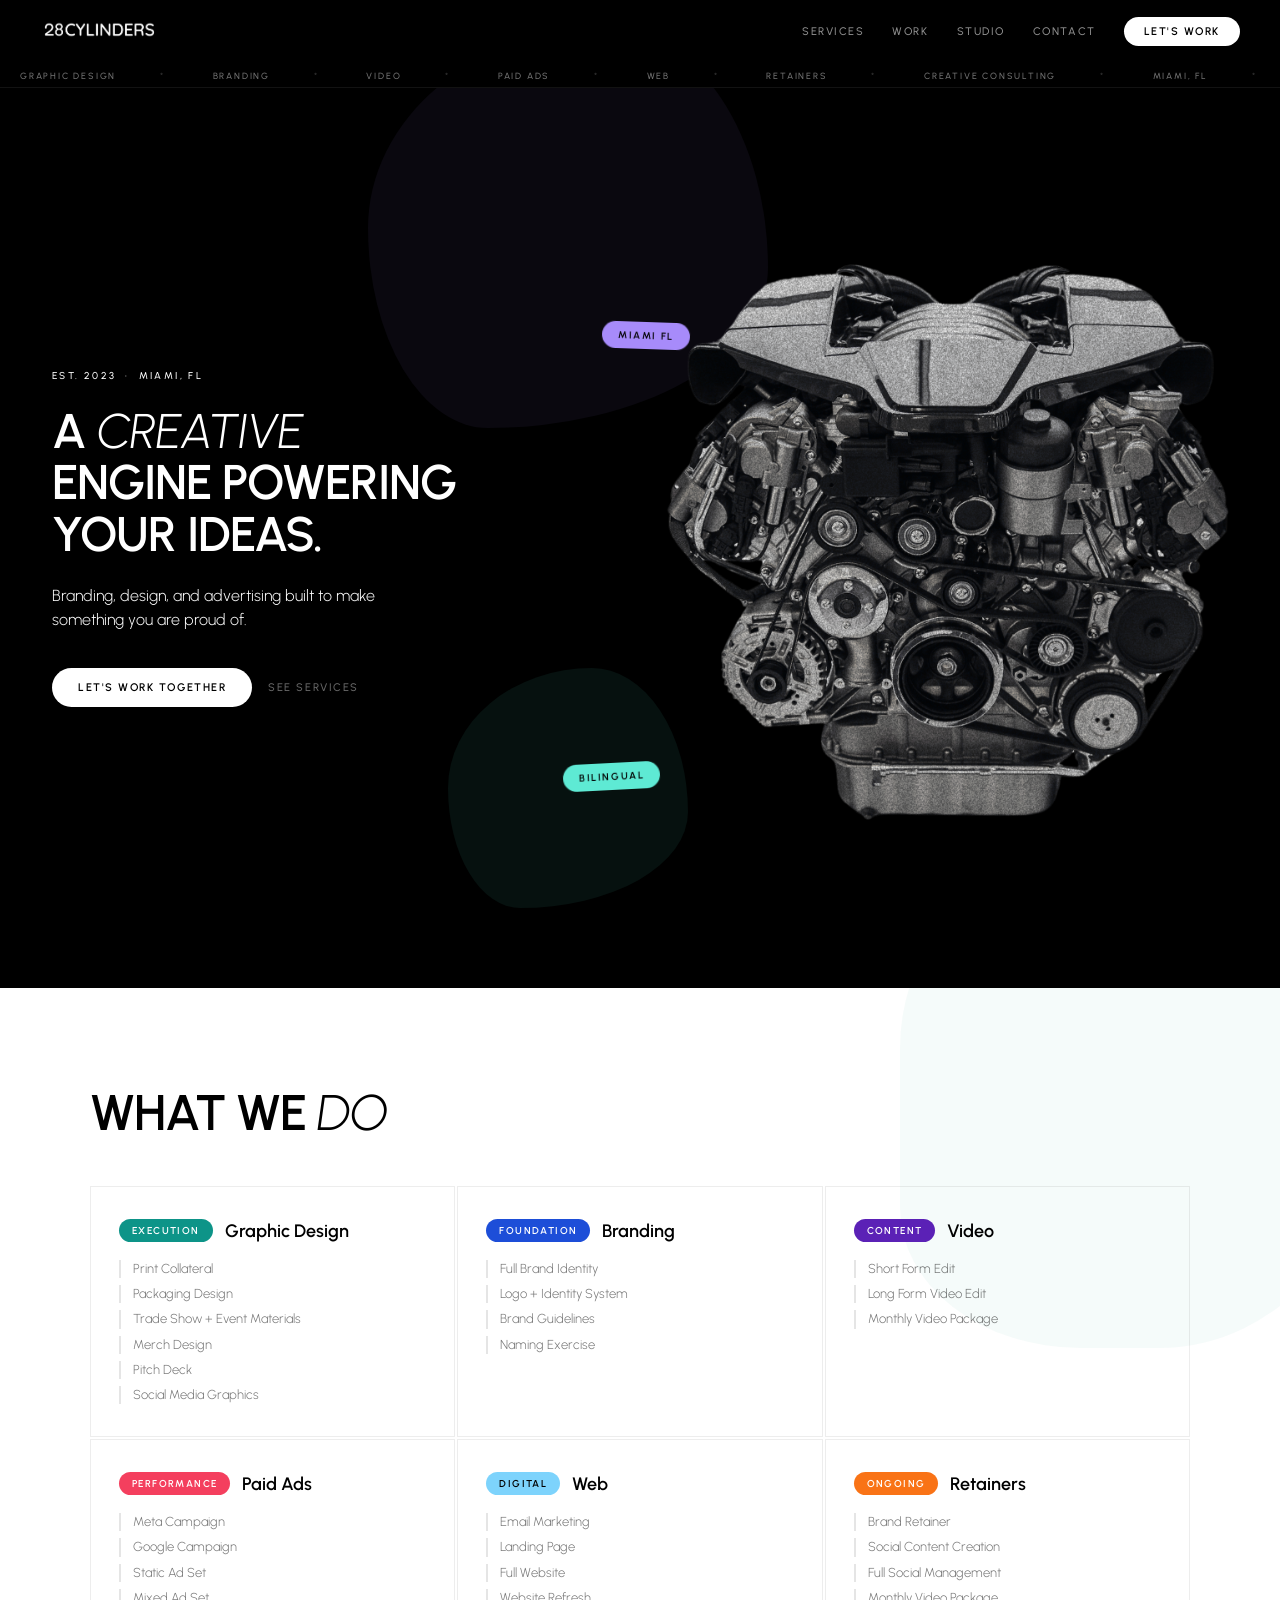
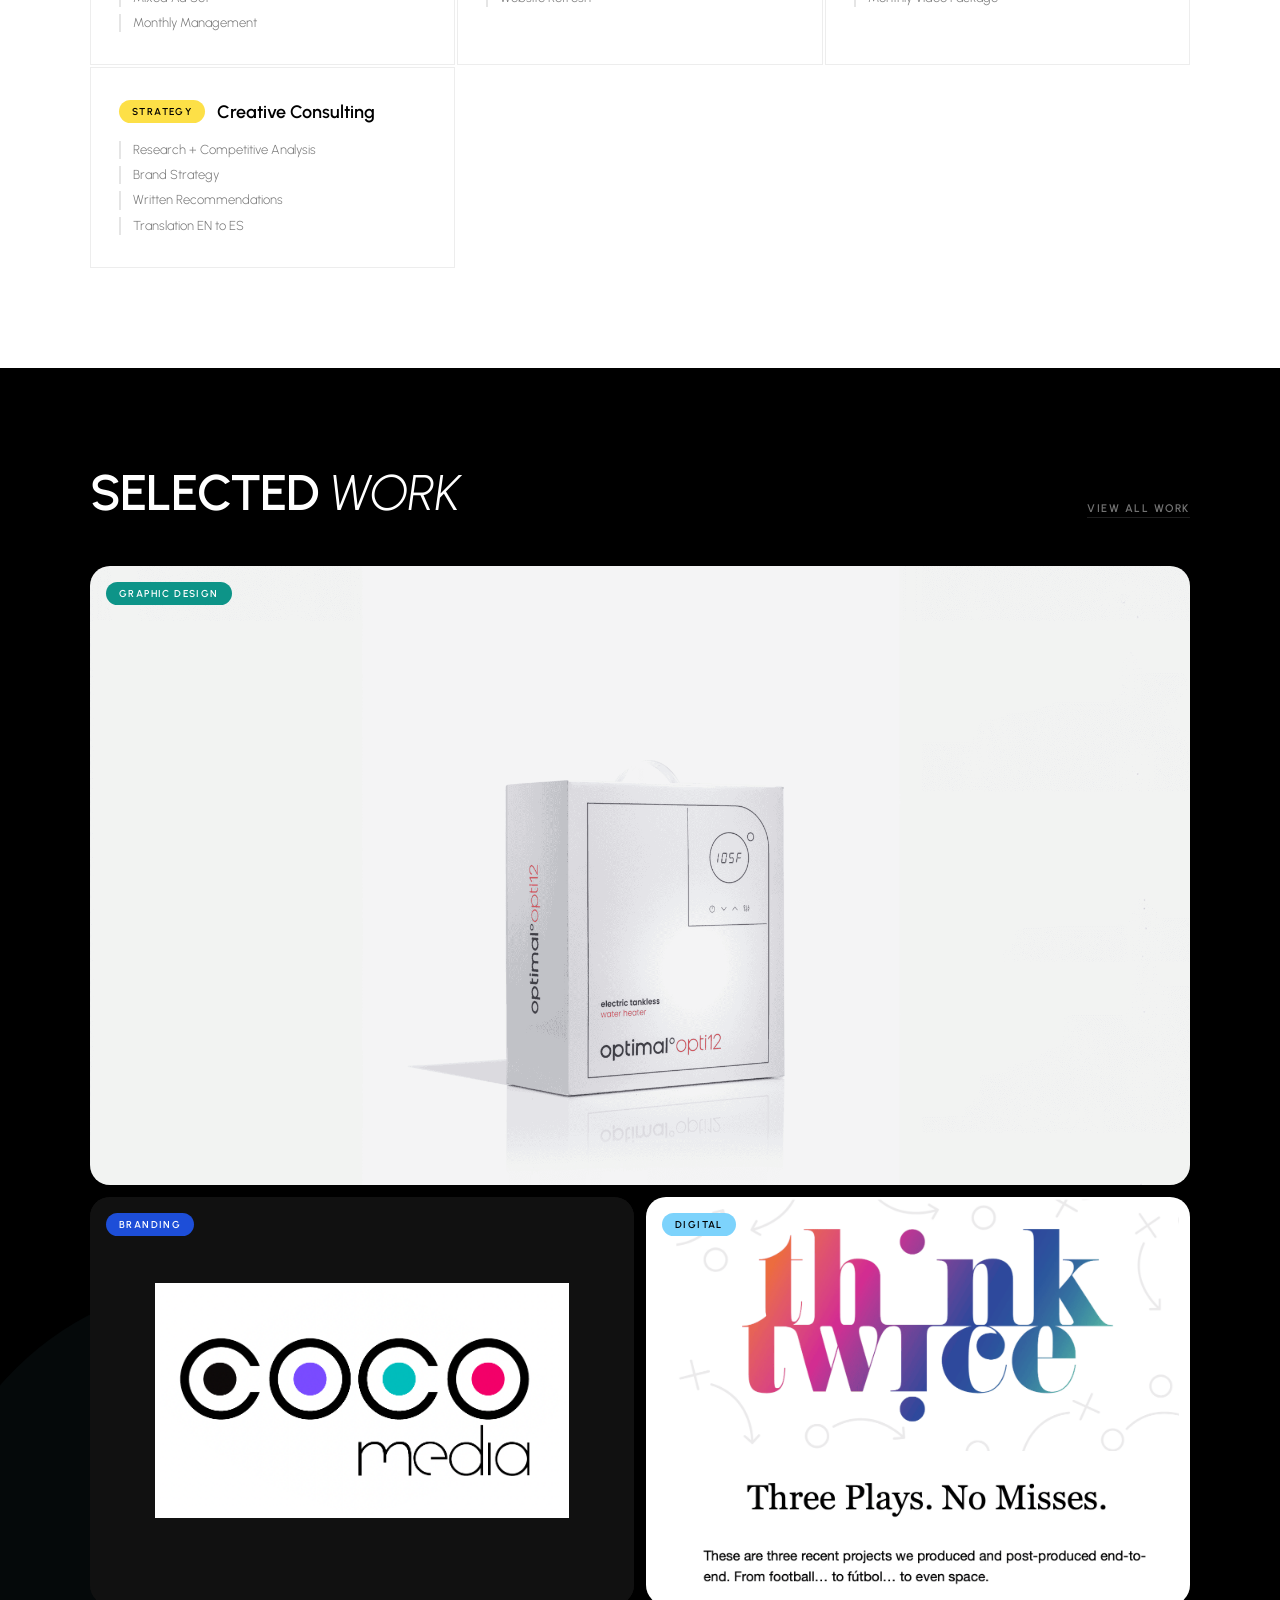
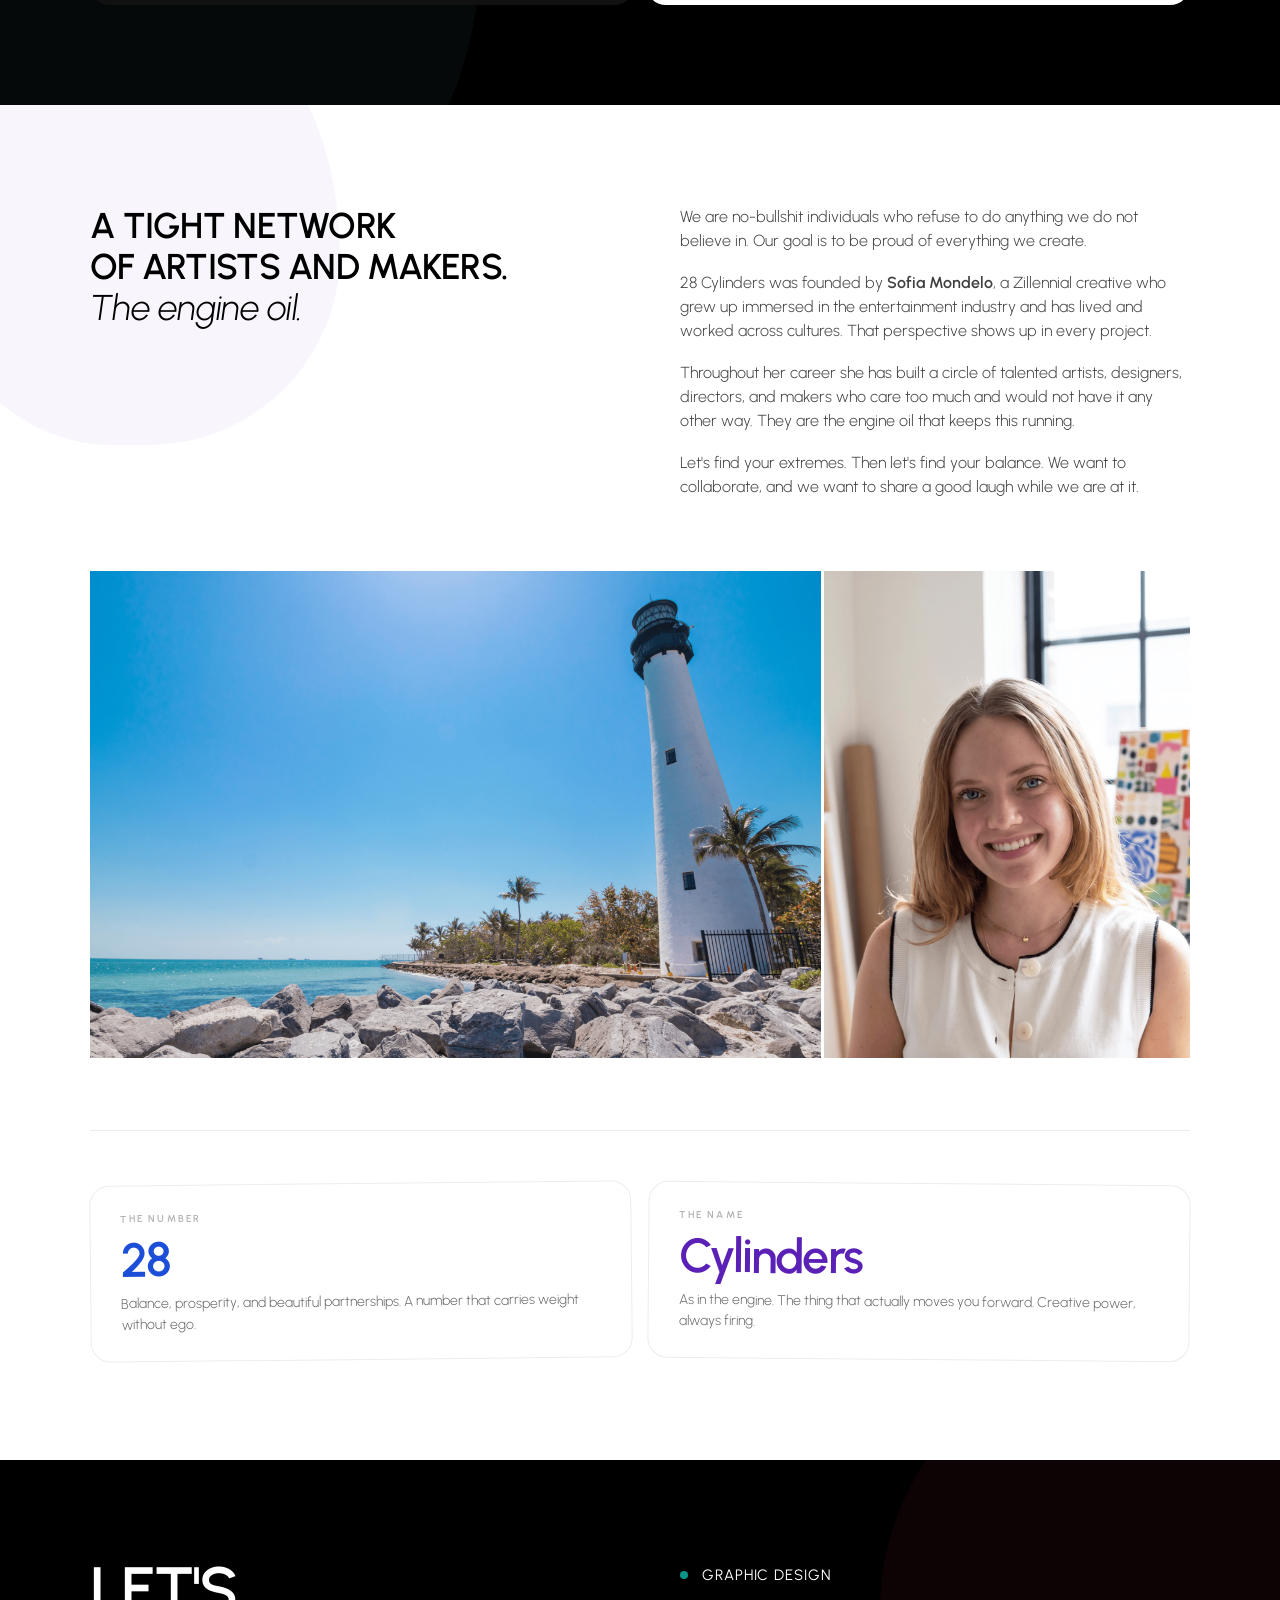
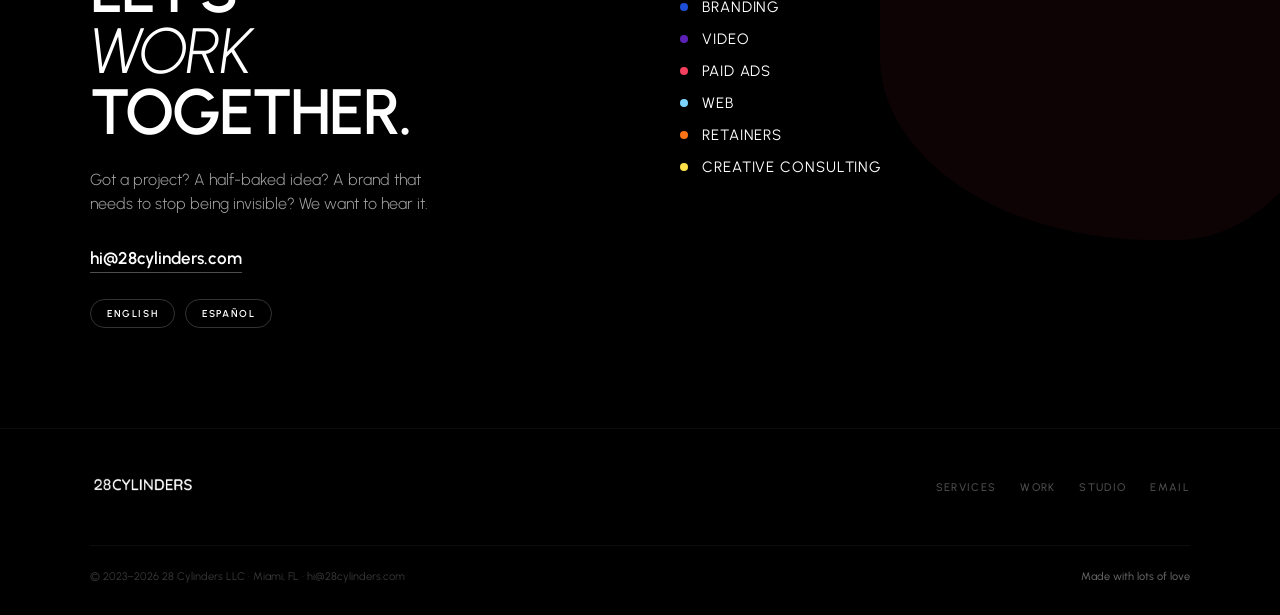
==== commit 84422561: "optimize images and video updates" ====
--- a/index.html
+++ b/index.html
@@ -82,7 +82,7 @@
 .project-img-ph{position:absolute;inset:0;width:100%;height:100%}
 .project-img{position:absolute;inset:0;width:100%;height:100%;object-fit:cover;display:block;transition:transform .5s ease}
 .project-card:hover .project-img{transform:scale(1.04)}
-a[href="work.html#coco"] .project-img{object-position:center 40%}
+a[href="work.html#coco"] .project-img{object-fit:contain;background:#111;padding:12%}
 .project-overlay{position:absolute;inset:0;background:linear-gradient(to top,rgba(0,0,0,.82) 0%,transparent 55%);display:flex;flex-direction:column;justify-content:flex-end;padding:24px 28px;opacity:0;transition:opacity .3s}
 .project-card:hover .project-overlay{opacity:1}
 .project-meta{font-size:10px;font-weight:600;letter-spacing:.18em;text-transform:uppercase;color:var(--white);opacity:.6;margin-bottom:5px}
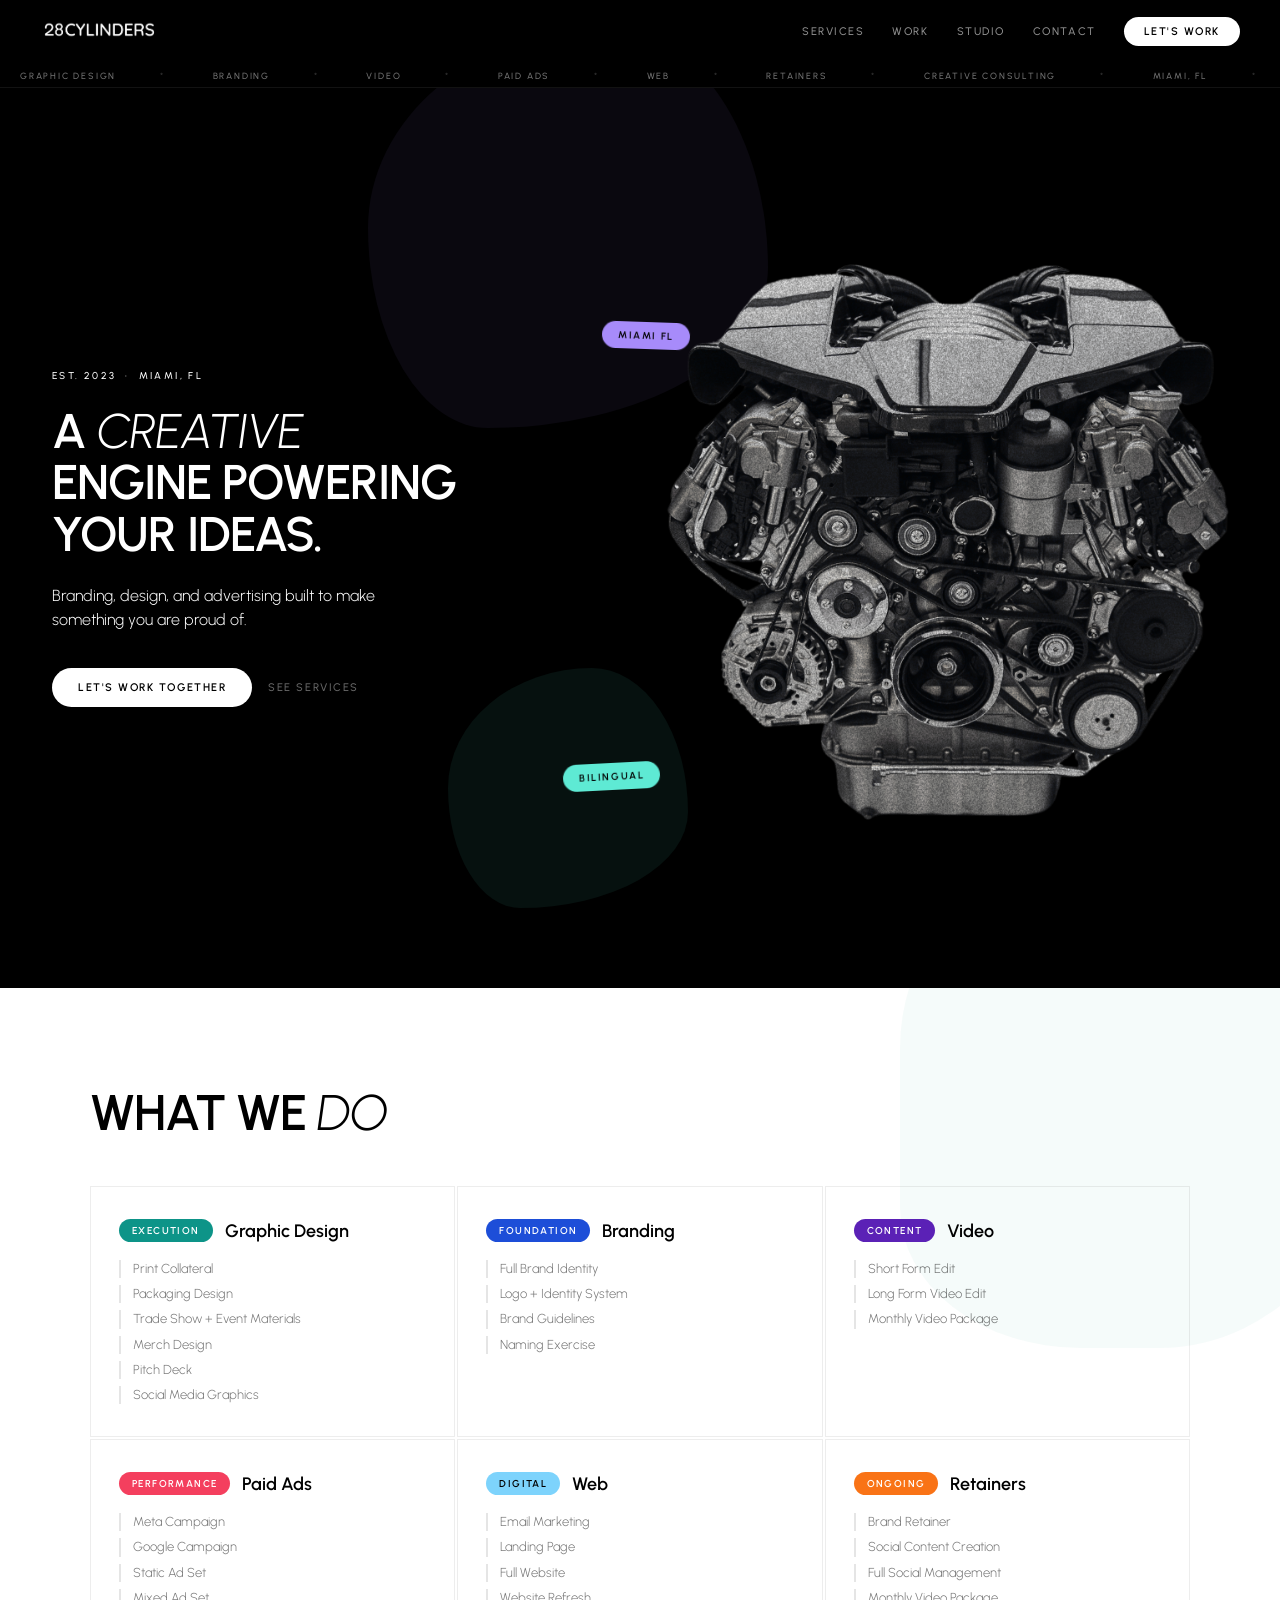
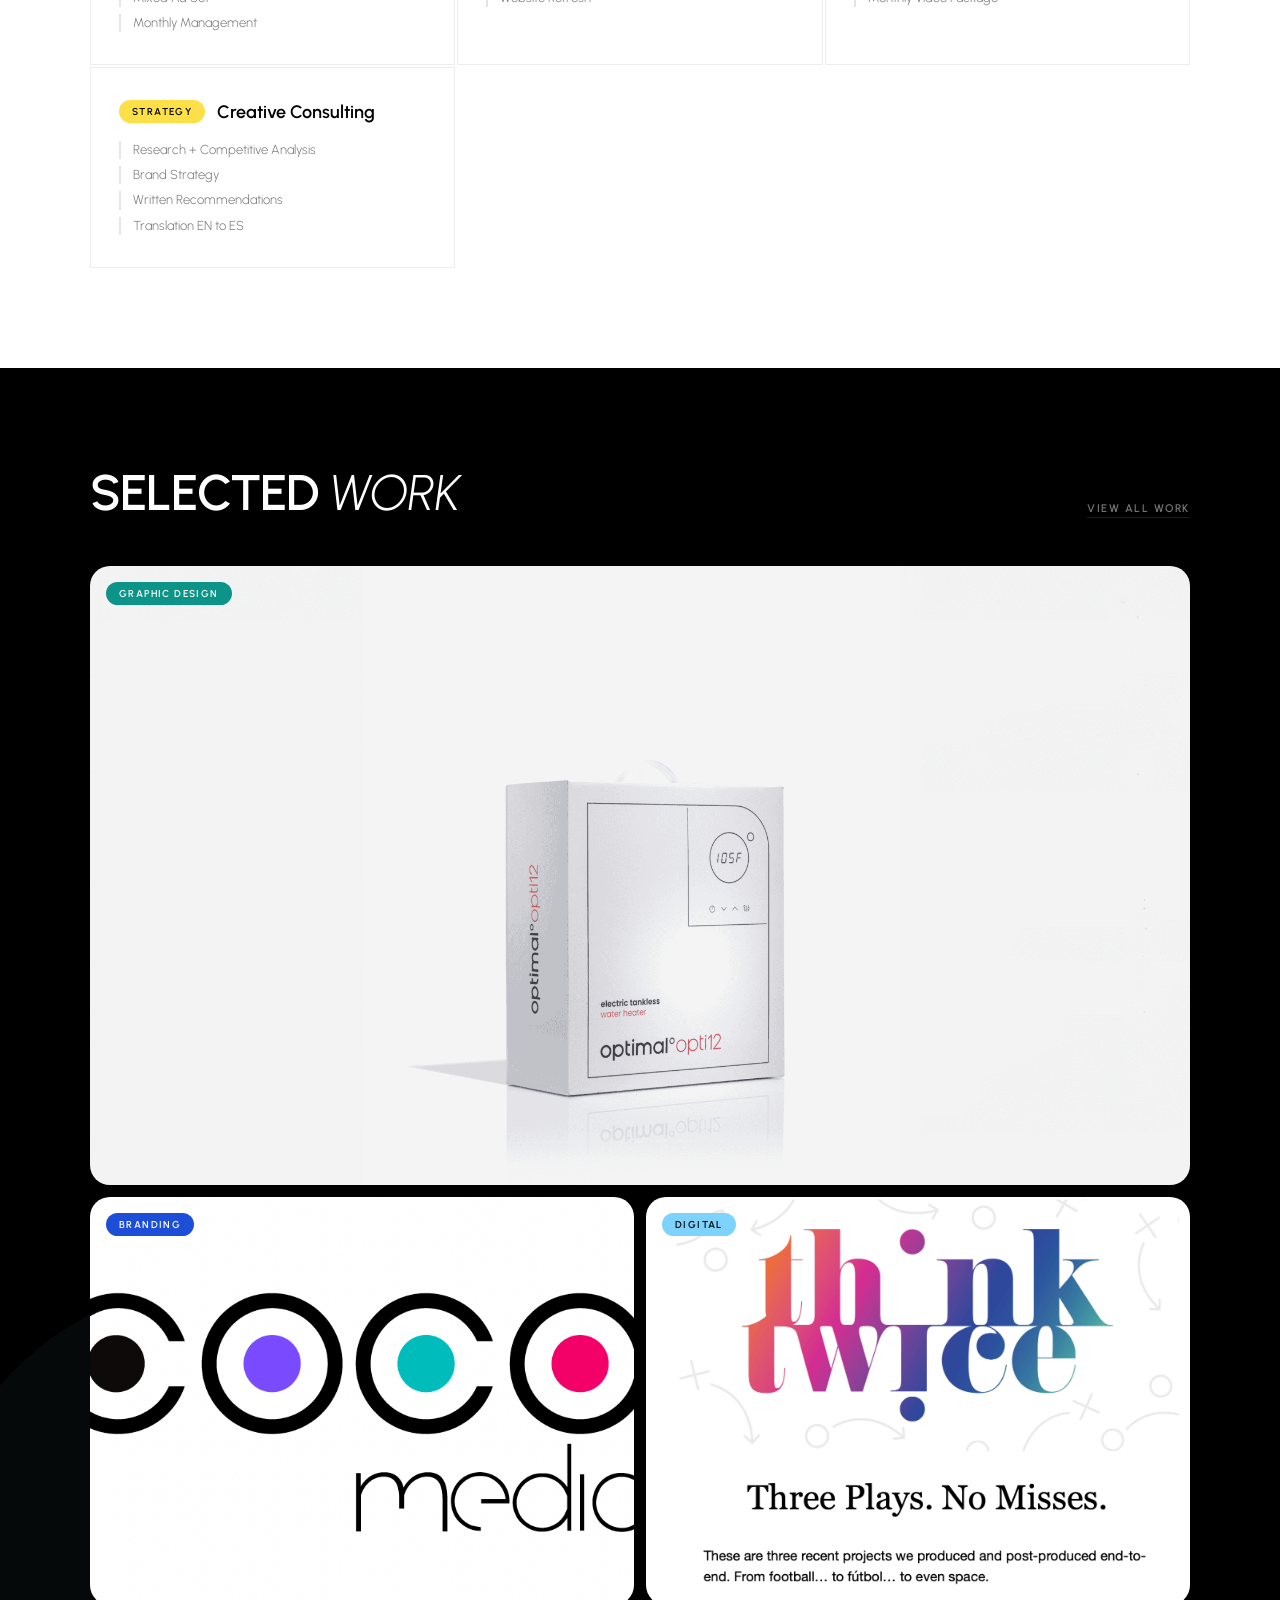
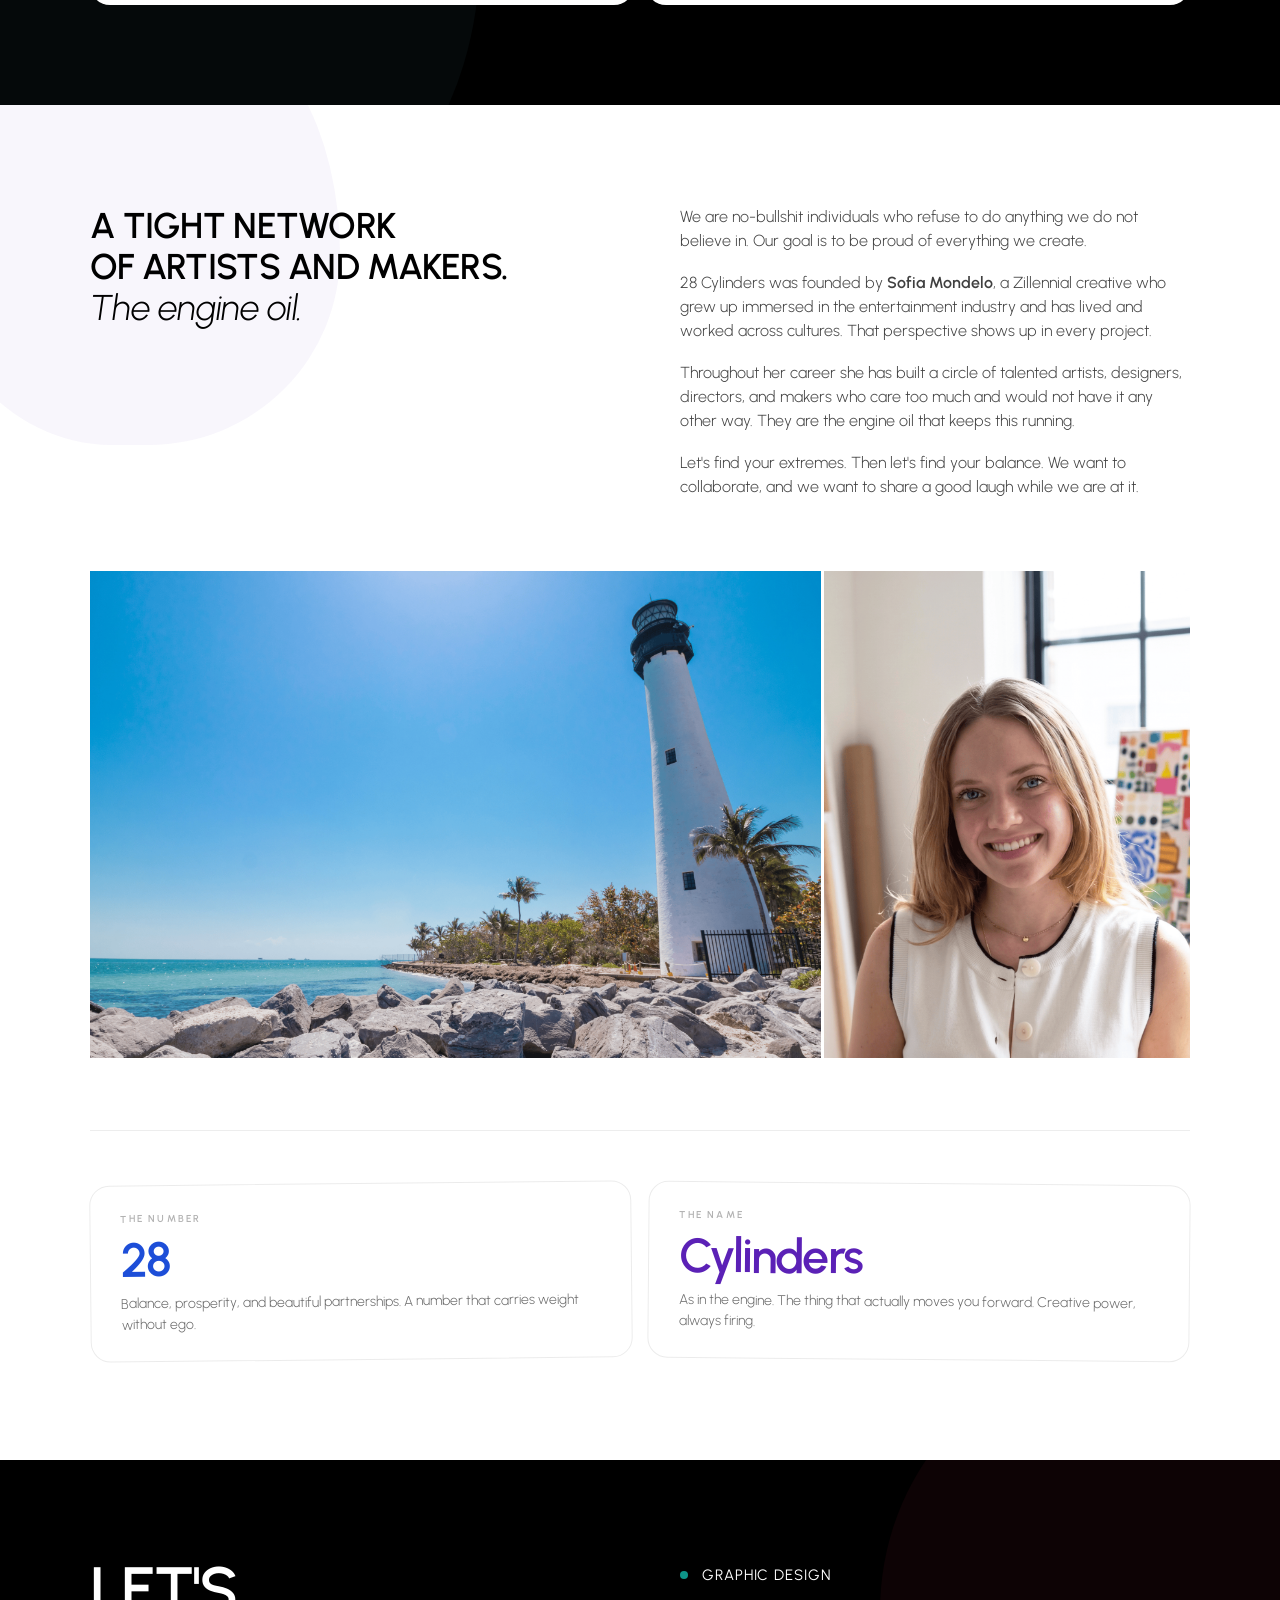
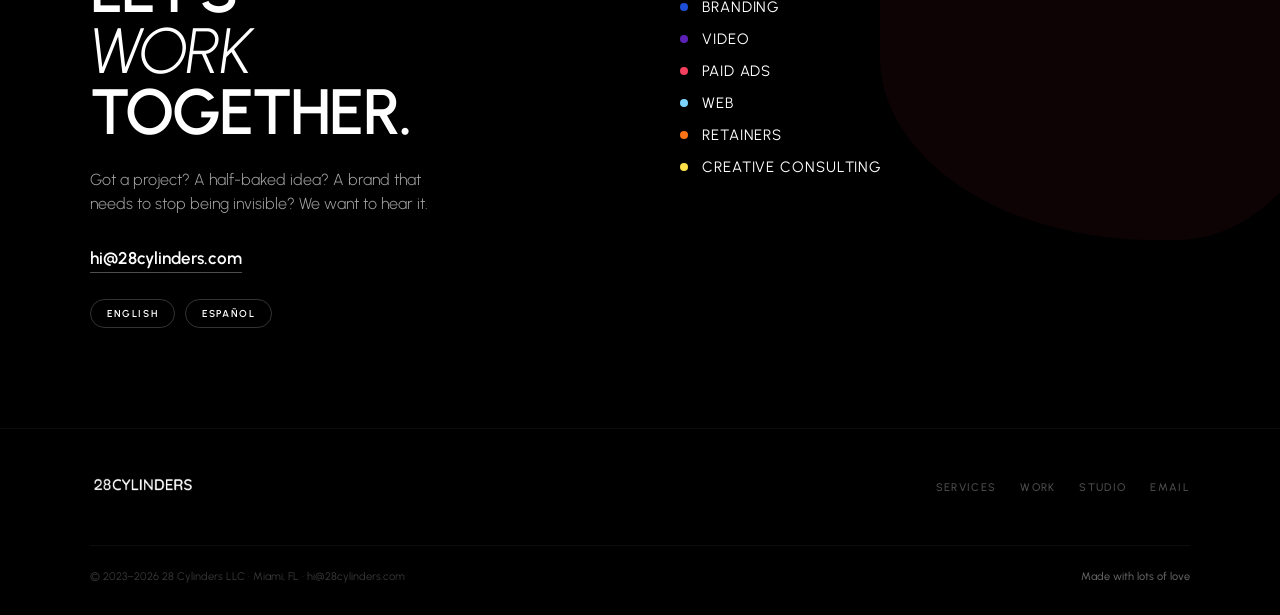
==== commit 92e9d313: "Images fix again" ====
--- a/index.html
+++ b/index.html
@@ -82,7 +82,6 @@
 .project-img-ph{position:absolute;inset:0;width:100%;height:100%}
 .project-img{position:absolute;inset:0;width:100%;height:100%;object-fit:cover;display:block;transition:transform .5s ease}
 .project-card:hover .project-img{transform:scale(1.04)}
-a[href="work.html#coco"] .project-img{object-fit:contain;background:#111;padding:12%}
 .project-overlay{position:absolute;inset:0;background:linear-gradient(to top,rgba(0,0,0,.82) 0%,transparent 55%);display:flex;flex-direction:column;justify-content:flex-end;padding:24px 28px;opacity:0;transition:opacity .3s}
 .project-card:hover .project-overlay{opacity:1}
 .project-meta{font-size:10px;font-weight:600;letter-spacing:.18em;text-transform:uppercase;color:var(--white);opacity:.6;margin-bottom:5px}
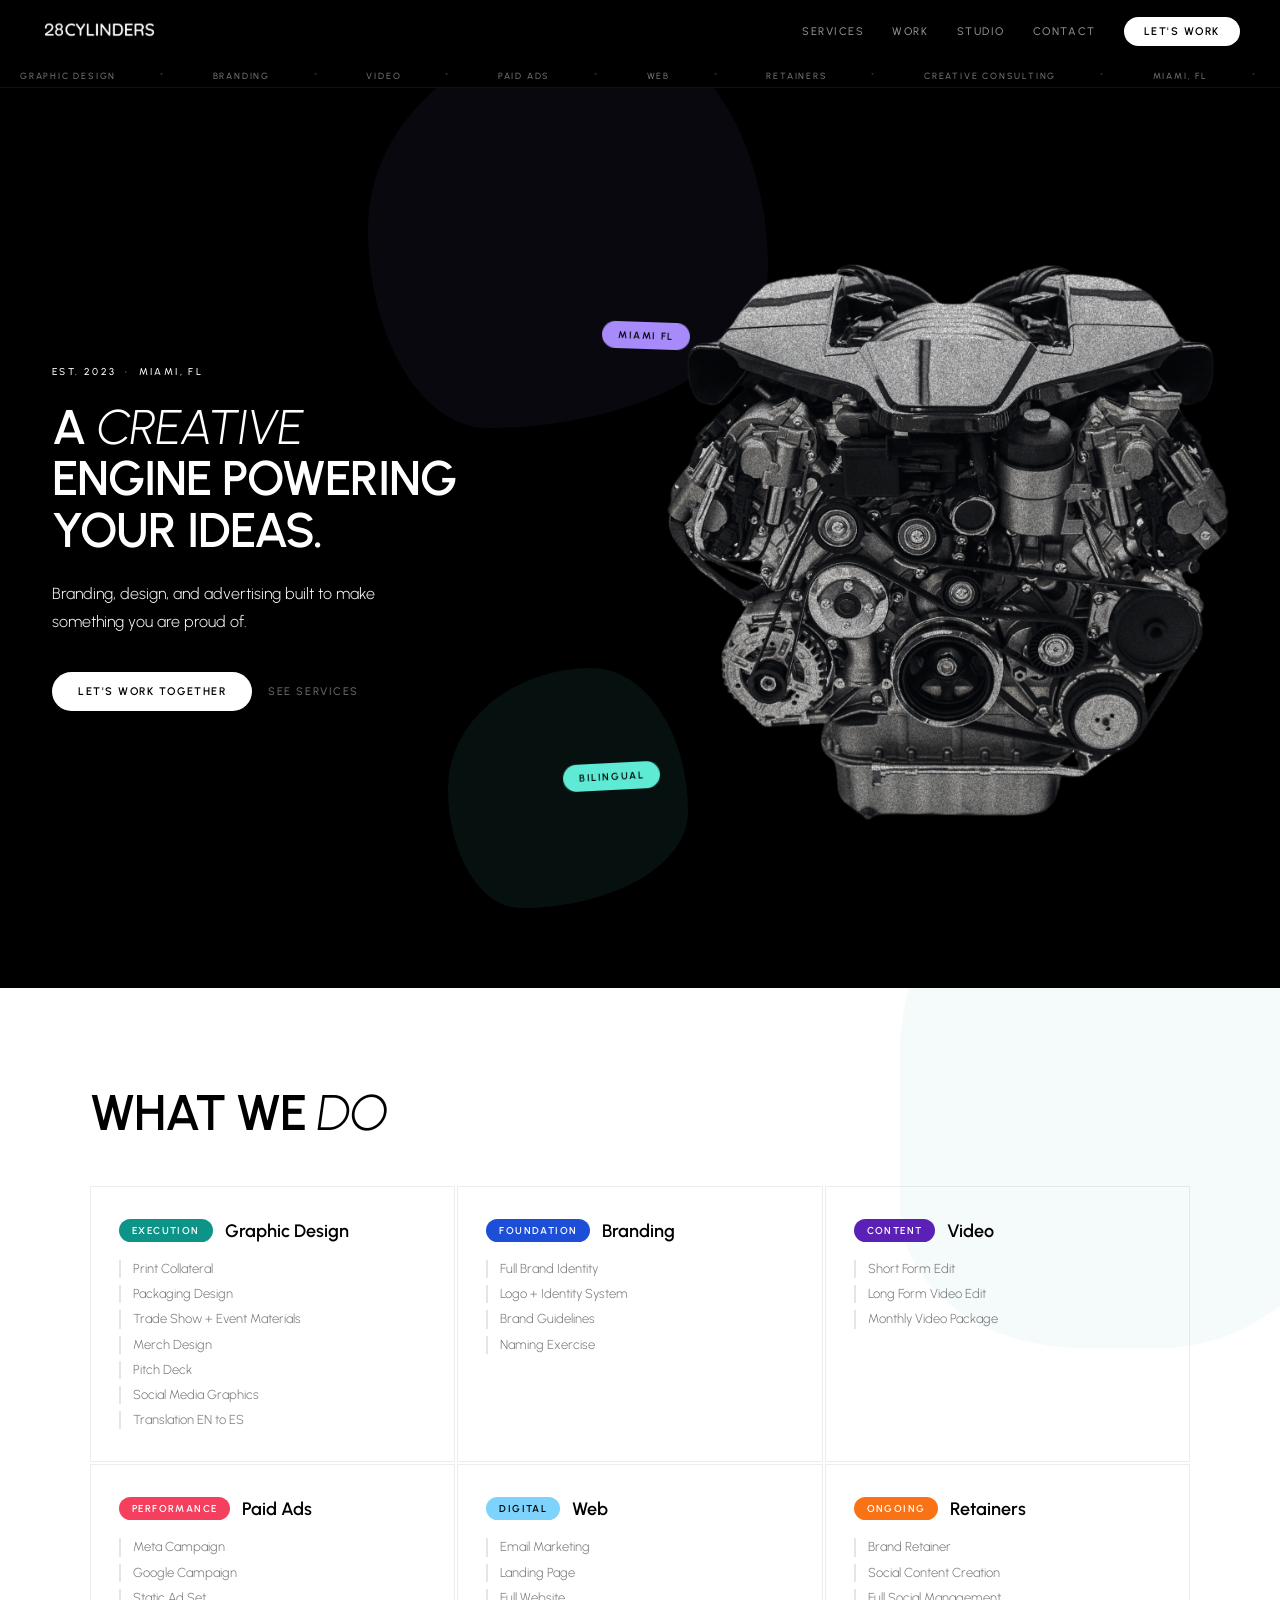
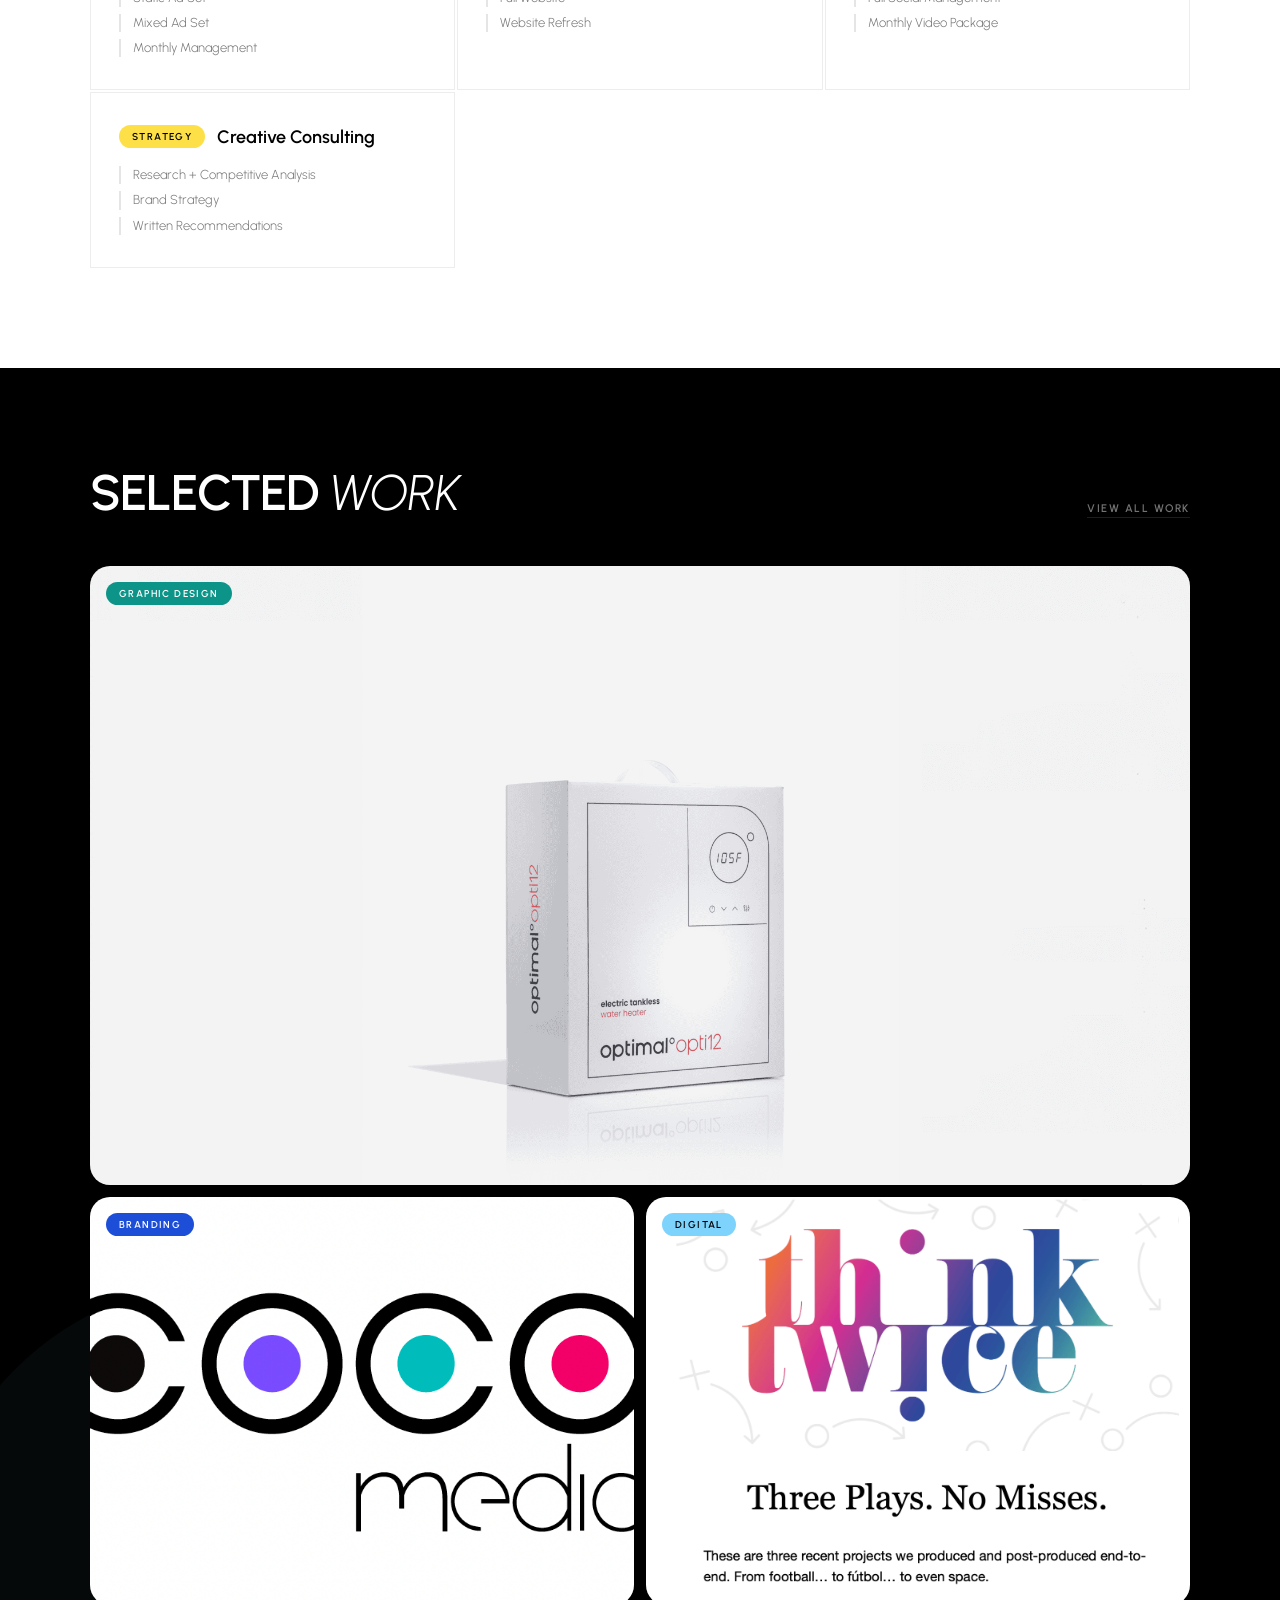
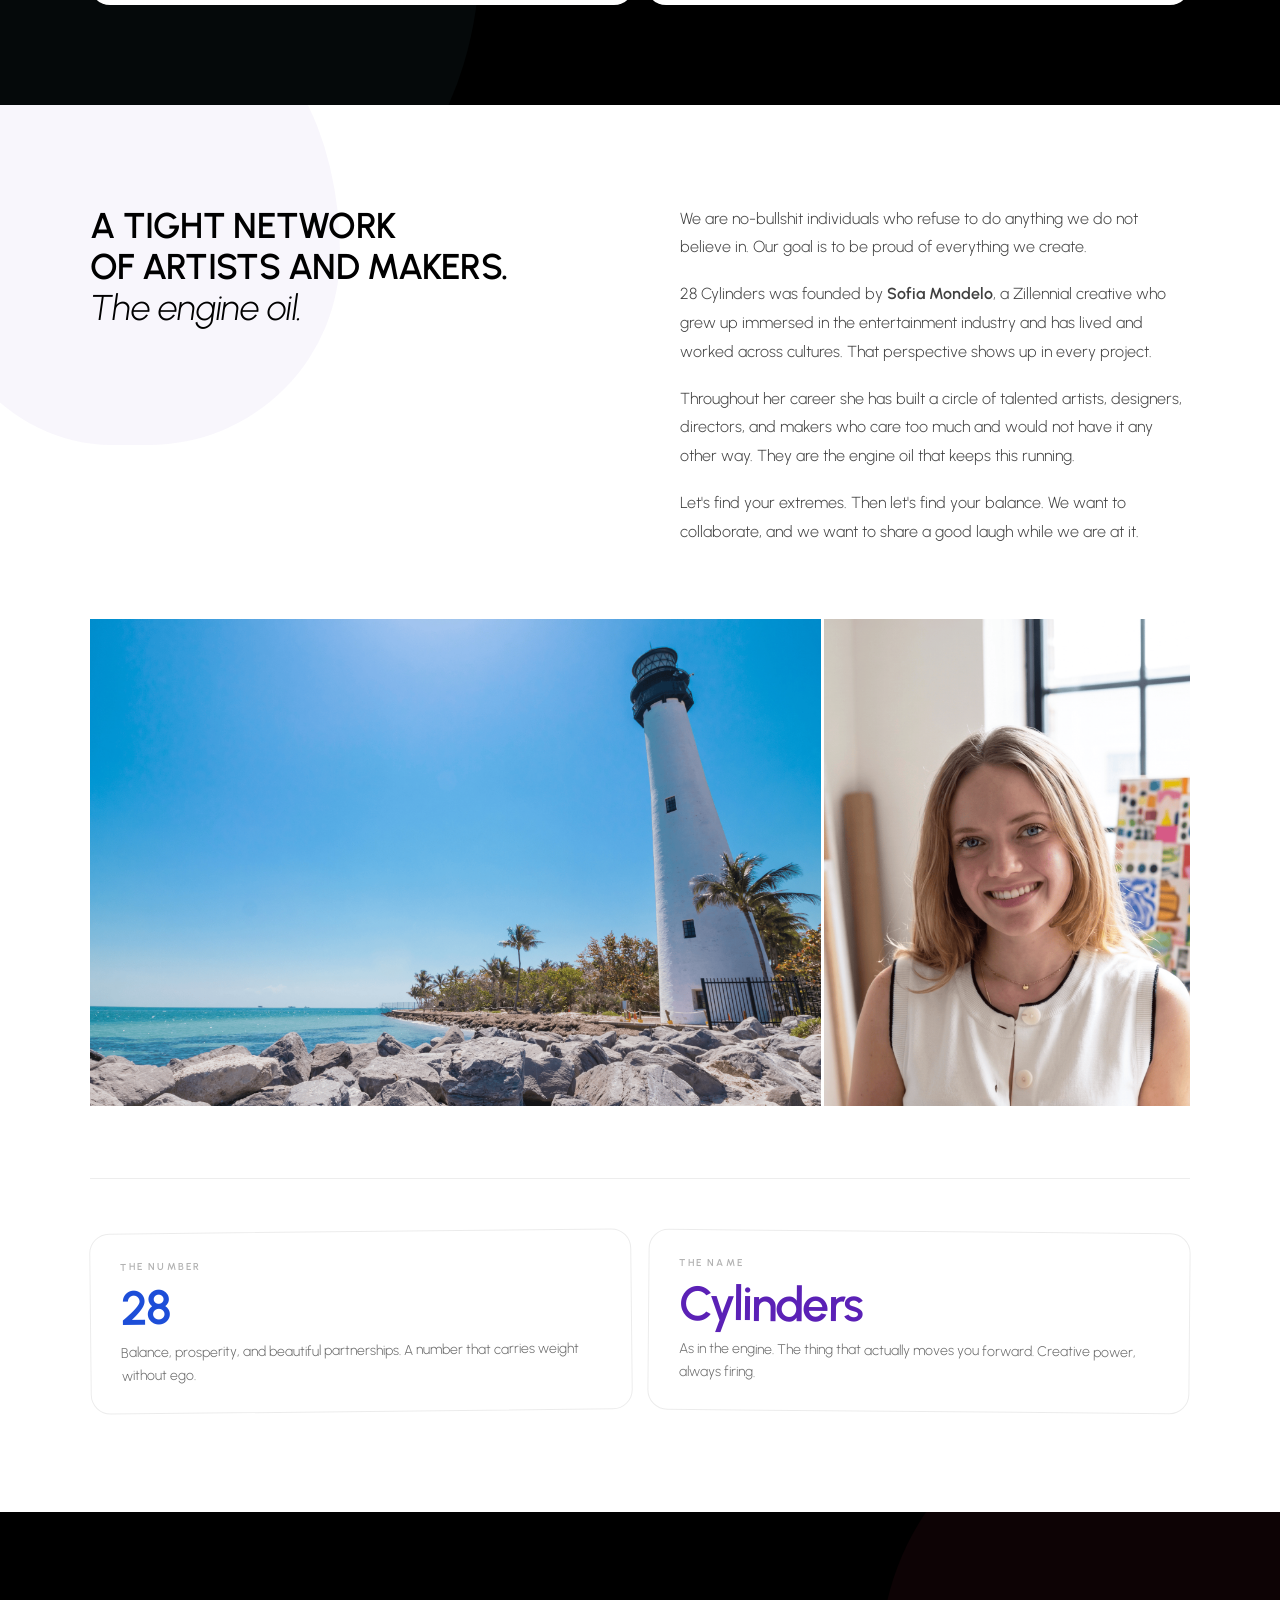
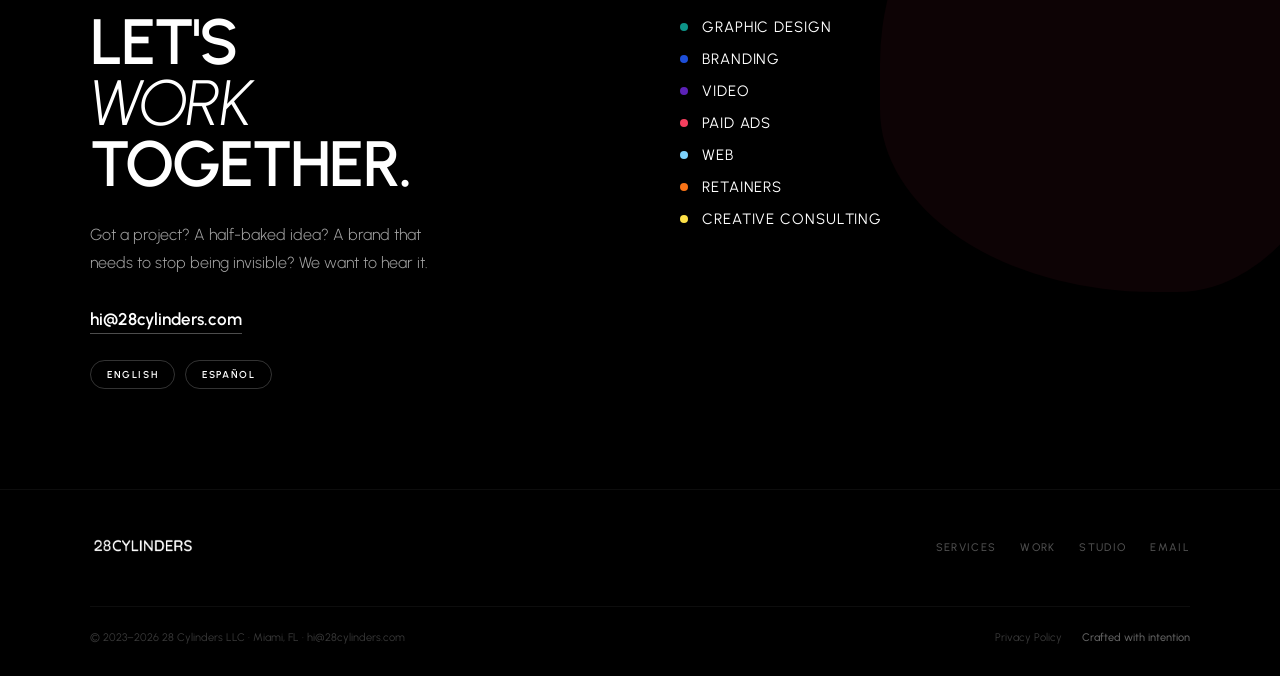
==== commit ad812809: "privacy page update" ====
--- a/index.html
+++ b/index.html
@@ -18,7 +18,6 @@
 <link rel="preconnect" href="https://fonts.gstatic.com" crossorigin>
 <link href="https://fonts.googleapis.com/css2?family=Urbanist:ital,wght@0,100..900;1,100..900&display=swap" rel="stylesheet">
 <link rel="stylesheet" href="style.css">
-<link rel="preload" href="images/brand/engine.png" as="image">
 <style>
 /* ── HERO ── */
 .hero{
@@ -35,7 +34,7 @@
 .hero-eyebrow{font-size:10px;font-weight:500;letter-spacing:.24em;text-transform:uppercase;opacity:.35;margin-bottom:24px;animation:fadeUp .6s ease .1s both}
 .hero-headline{font-size:clamp(32px,3.8vw,56px);font-weight:600;line-height:1.05;letter-spacing:-.02em;text-transform:uppercase;margin-bottom:24px;animation:fadeUp .7s ease .2s both}
 .hero-headline em{font-style:italic;font-weight:300}
-.hero-body{font-size:16px;font-weight:300;line-height:1.5;opacity:.75;max-width:380px;margin-bottom:36px;animation:fadeUp .7s ease .35s both}
+.hero-body{font-size:16px;font-weight:300;line-height:1.75;opacity:.75;max-width:380px;margin-bottom:36px;animation:fadeUp .7s ease .35s both}
 .hero-ctas{display:flex;gap:16px;align-items:center;flex-wrap:wrap;animation:fadeUp .7s ease .5s both}
 .hero-sticker{position:absolute;z-index:3;border-radius:999px;font-size:10px;font-weight:600;letter-spacing:.16em;text-transform:uppercase;padding:7px 16px;color:var(--black);pointer-events:none}
 .hero-right{position:relative;overflow:hidden;z-index:2;padding:40px 20px 40px 0}
@@ -82,6 +81,7 @@
 .project-img-ph{position:absolute;inset:0;width:100%;height:100%}
 .project-img{position:absolute;inset:0;width:100%;height:100%;object-fit:cover;display:block;transition:transform .5s ease}
 .project-card:hover .project-img{transform:scale(1.04)}
+a[href="work.html#coco"] .project-img{object-position:top center}
 .project-overlay{position:absolute;inset:0;background:linear-gradient(to top,rgba(0,0,0,.82) 0%,transparent 55%);display:flex;flex-direction:column;justify-content:flex-end;padding:24px 28px;opacity:0;transition:opacity .3s}
 .project-card:hover .project-overlay{opacity:1}
 .project-meta{font-size:10px;font-weight:600;letter-spacing:.18em;text-transform:uppercase;color:var(--white);opacity:.6;margin-bottom:5px}
@@ -95,7 +95,7 @@
 .about-top{display:grid;grid-template-columns:1fr 1fr;gap:80px;align-items:start;margin-bottom:72px}
 .about-statement{font-size:clamp(24px,2.8vw,38px);font-weight:600;line-height:1.15;letter-spacing:-.02em;text-transform:uppercase;color:var(--black)}
 .about-statement em{font-style:italic;font-weight:300;text-transform:none}
-.about-copy p{font-size:16px;font-weight:300;line-height:1.5;color:var(--black);opacity:.75;margin-bottom:18px}
+.about-copy p{font-size:16px;font-weight:300;line-height:1.8;color:var(--black);opacity:.75;margin-bottom:18px}
 .about-copy p:last-child{margin-bottom:0}
 .about-copy strong{font-weight:600;color:var(--black);opacity:1}
 .about-img-row{display:grid;grid-template-columns:2fr 1fr;gap:3px;margin-bottom:72px}
@@ -110,7 +110,7 @@
 .bubble:last-child{transform:rotate(.5deg)}
 .bubble-label{font-size:10px;font-weight:600;letter-spacing:.22em;text-transform:uppercase;color:var(--black);opacity:.3;margin-bottom:10px}
 .bubble-num{font-size:48px;font-weight:600;letter-spacing:-.04em;line-height:1;margin-bottom:10px}
-.bubble p{font-size:14px;font-weight:300;line-height:1.5;color:var(--black);opacity:.6}
+.bubble p{font-size:14px;font-weight:300;line-height:1.65;color:var(--black);opacity:.6}
 
 /* ── CONTACT ── */
 .contact{background:var(--black);color:var(--white);padding:100px 48px;position:relative;overflow:hidden}
@@ -118,7 +118,7 @@
 .contact-inner{max-width:1100px;margin:0 auto;position:relative;display:grid;grid-template-columns:1fr 1fr;gap:80px;align-items:start}
 .contact-left h2{font-size:clamp(38px,5vw,66px);font-weight:600;line-height:.95;letter-spacing:-.03em;text-transform:uppercase;margin-bottom:26px;color:var(--white)}
 .contact-left h2 em{font-style:italic;font-weight:300}
-.contact-left p{font-size:16px;font-weight:300;line-height:1.5;color:var(--white);opacity:.65;margin-bottom:32px;max-width:360px}
+.contact-left p{font-size:16px;font-weight:300;line-height:1.75;color:var(--white);opacity:.65;margin-bottom:32px;max-width:360px}
 .contact-email-link{display:inline-block;font-size:17px;font-weight:600;color:var(--white);text-decoration:none;border-bottom:1.5px solid rgba(255,255,255,.3);padding-bottom:4px;transition:color .2s,border-color .2s}
 .contact-email-link:hover{color:var(--mint);border-color:var(--mint)}
 .contact-lang{display:flex;gap:10px;margin-top:26px}
@@ -130,7 +130,7 @@
 /* ── RESPONSIVE ── */
 @media(max-width:860px){
   .hero{grid-template-columns:1fr;padding-top:calc(var(--nav-h) + 28px)}
-  .hero-right{order:-1;height:70vw;min-height:280px;padding:16px 16px 0}
+  .hero-right{order:-1;height:52vw;min-height:200px;padding:16px 16px 0}
   .hero-engine{min-height:unset;height:100%}
   .hero-img-ph{min-height:200px;height:100%;aspect-ratio:unset}
   .hero-left{padding:40px 24px 60px}
@@ -227,7 +227,7 @@
   <div class="hero-sticker" style="background:var(--mint);bottom:22%;left:44%;transform:rotate(-3deg)" aria-hidden="true">Bilingual</div>
   <div class="hero-sticker" style="background:var(--lavender);top:26%;left:47%;transform:rotate(2deg)" aria-hidden="true">Miami FL</div>
   <div class="hero-right">
-    <img src="images/brand/engine.png" alt="28 Cylinders creative engine" class="hero-engine" loading="eager" fetchpriority="high">
+    <img src="images/brand/engine.png" alt="28 Cylinders creative engine" class="hero-engine" loading="eager">
   </div>
 </section>
 
@@ -241,7 +241,7 @@
     <div class="services-grid">
       <div class="svc-card reveal">
         <div class="svc-card-head"><span class="svc-tag" style="background:var(--teal)">Execution</span><div class="svc-card-name">Graphic Design</div></div>
-        <ul class="svc-card-items"><li>Print Collateral</li><li>Packaging Design</li><li>Trade Show + Event Materials</li><li>Merch Design</li><li>Pitch Deck</li><li>Social Media Graphics</li></ul>
+        <ul class="svc-card-items"><li>Print Collateral</li><li>Packaging Design</li><li>Trade Show + Event Materials</li><li>Merch Design</li><li>Pitch Deck</li><li>Social Media Graphics</li><li>Translation EN to ES</li></ul>
       </div>
       <div class="svc-card reveal">
         <div class="svc-card-head"><span class="svc-tag" style="background:var(--cobalt)">Foundation</span><div class="svc-card-name">Branding</div></div>
@@ -265,7 +265,7 @@
       </div>
       <div class="svc-card reveal">
         <div class="svc-card-head"><span class="svc-tag" style="background:var(--yellow);color:#000">Strategy</span><div class="svc-card-name">Creative Consulting</div></div>
-        <ul class="svc-card-items"><li>Research + Competitive Analysis</li><li>Brand Strategy</li><li>Written Recommendations</li><li>Translation EN to ES</li></ul>
+        <ul class="svc-card-items"><li>Research + Competitive Analysis</li><li>Brand Strategy</li><li>Written Recommendations</li></ul>
       </div>
     </div>
   </div>
@@ -373,7 +373,10 @@
     </div>
     <div class="footer-bottom">
       <p class="footer-legal">© 2023–2026 28 Cylinders LLC · Miami, FL · hi@28cylinders.com</p>
-      <p class="footer-love">Made with lots of love</p>
+      <div class="footer-bottom-right">
+        <a href="privacy.html" class="footer-privacy">Privacy Policy</a>
+        <p class="footer-love">Crafted with intention</p>
+      </div>
     </div>
   </div>
 </footer>
--- a/style.css
+++ b/style.css
@@ -111,6 +111,9 @@
 .footer-bottom{display:flex;justify-content:space-between;align-items:center;padding-top:24px;border-top:1px solid rgba(255,255,255,.05);flex-wrap:wrap;gap:10px}
 .footer-legal{font-size:11px;font-weight:400;color:var(--white);opacity:.22}
 .footer-love{font-size:11px;font-weight:500;color:var(--white);opacity:.38}
+.footer-bottom-right{display:flex;align-items:center;gap:20px}
+.footer-privacy{font-size:11px;font-weight:400;color:var(--white);opacity:.22;text-decoration:none;transition:opacity .2s}
+.footer-privacy:hover{opacity:.6}
 
 @keyframes fadeUp{from{opacity:0;transform:translateY(22px)}to{opacity:1;transform:translateY(0)}}
 @keyframes blobFloat{from{transform:translate(0,0) rotate(0deg)}to{transform:translate(14px,18px) rotate(7deg)}}
